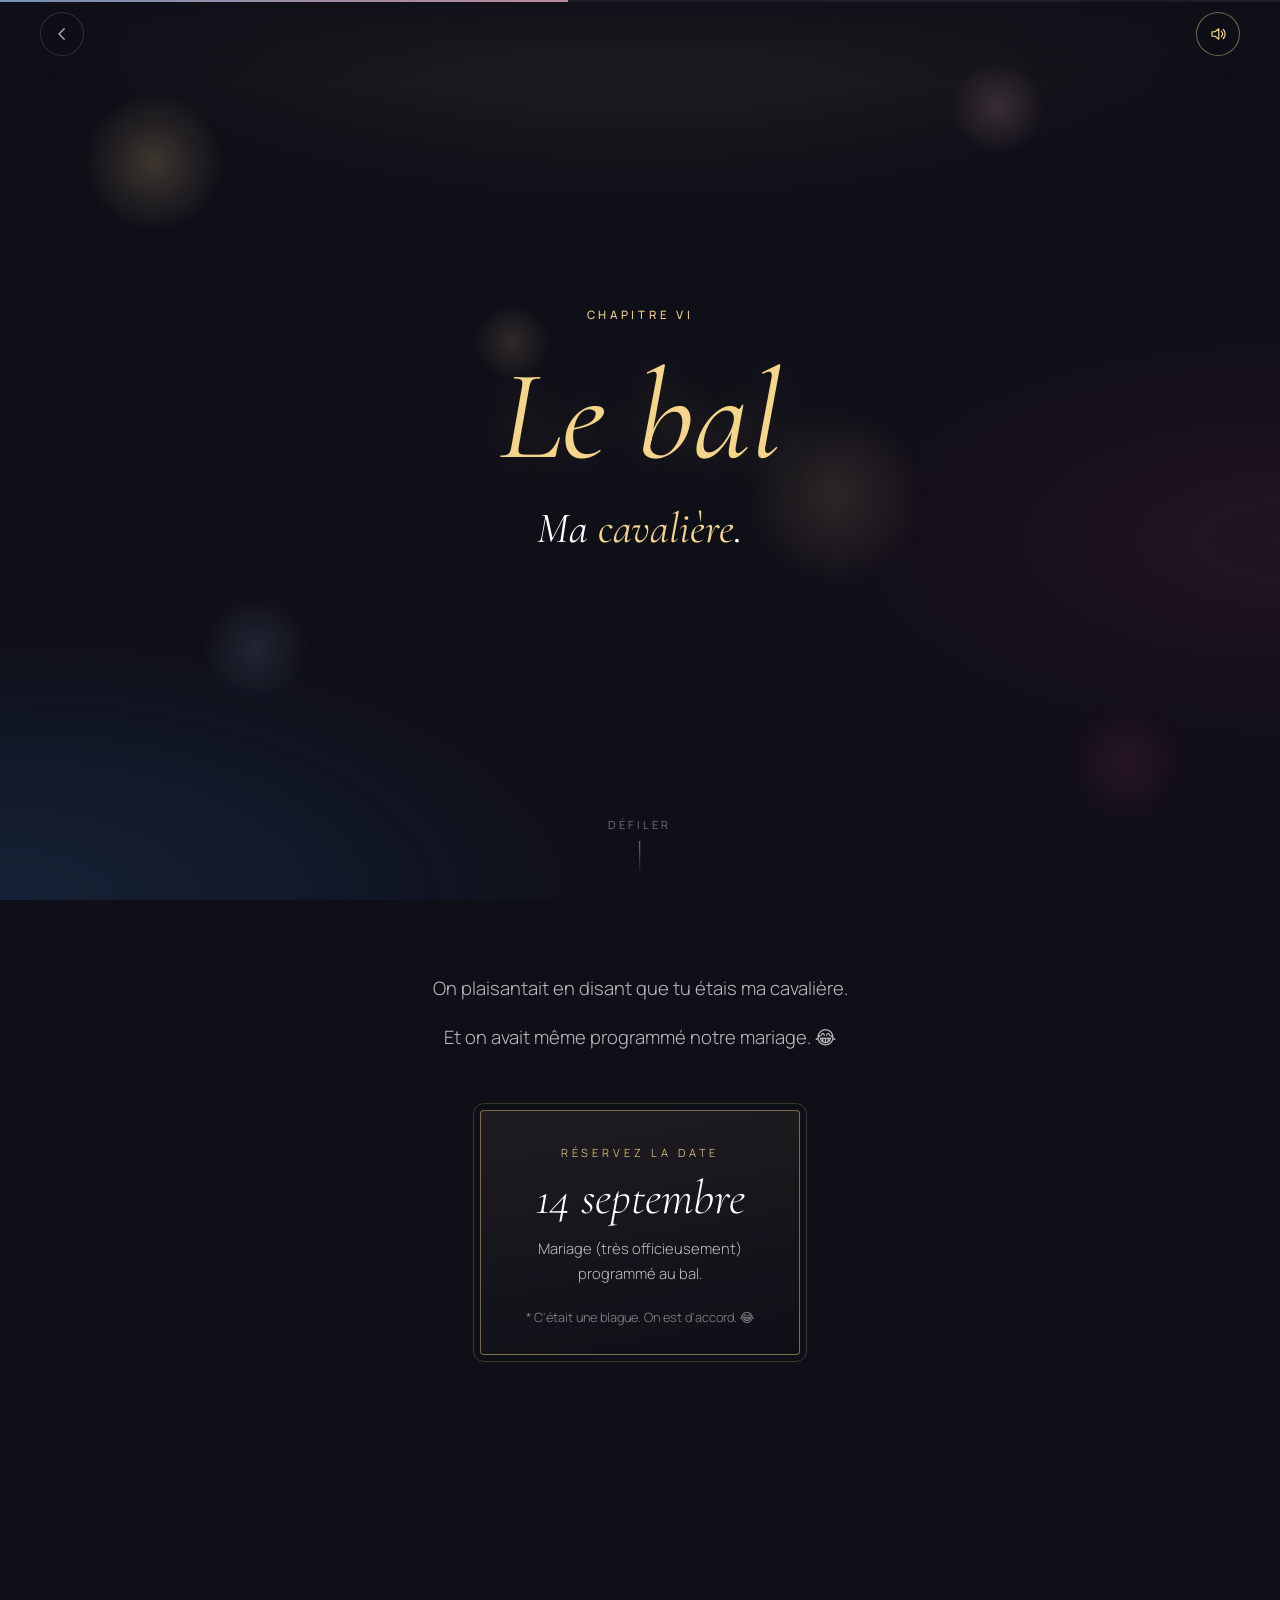
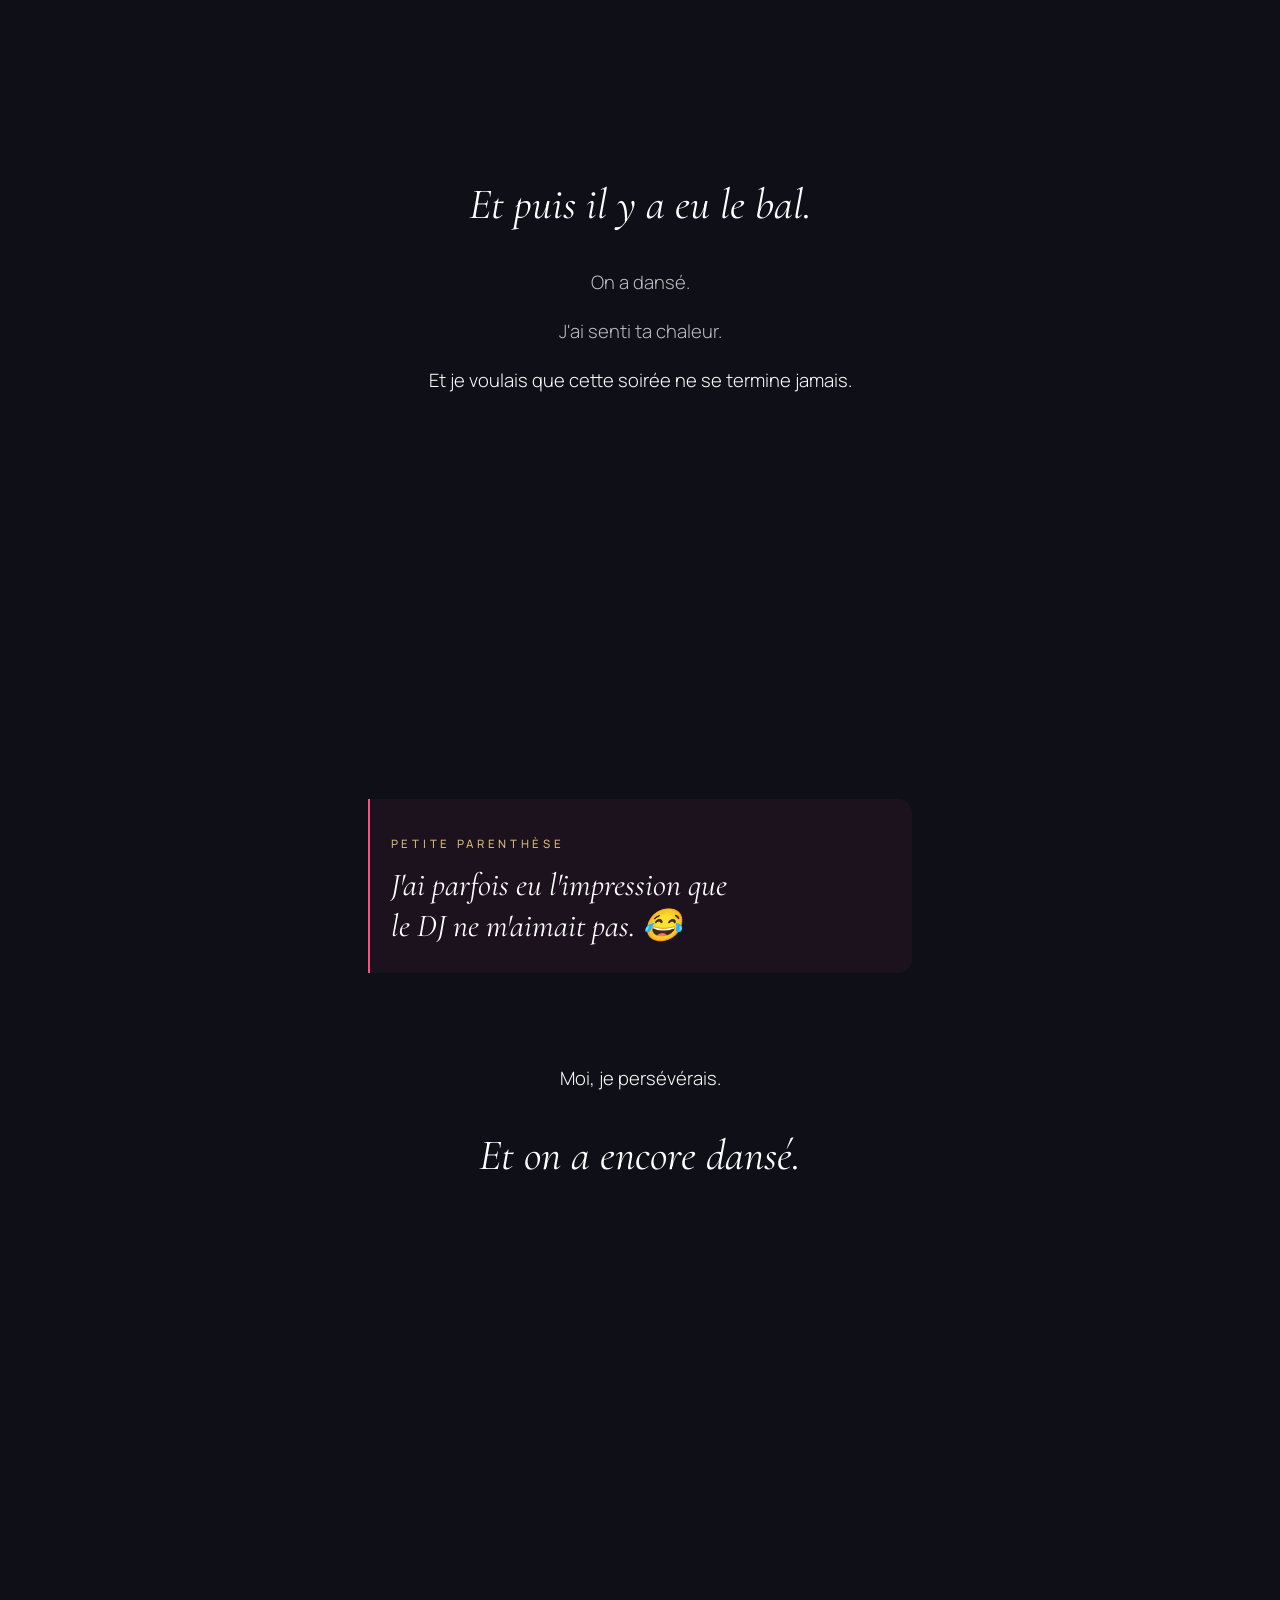
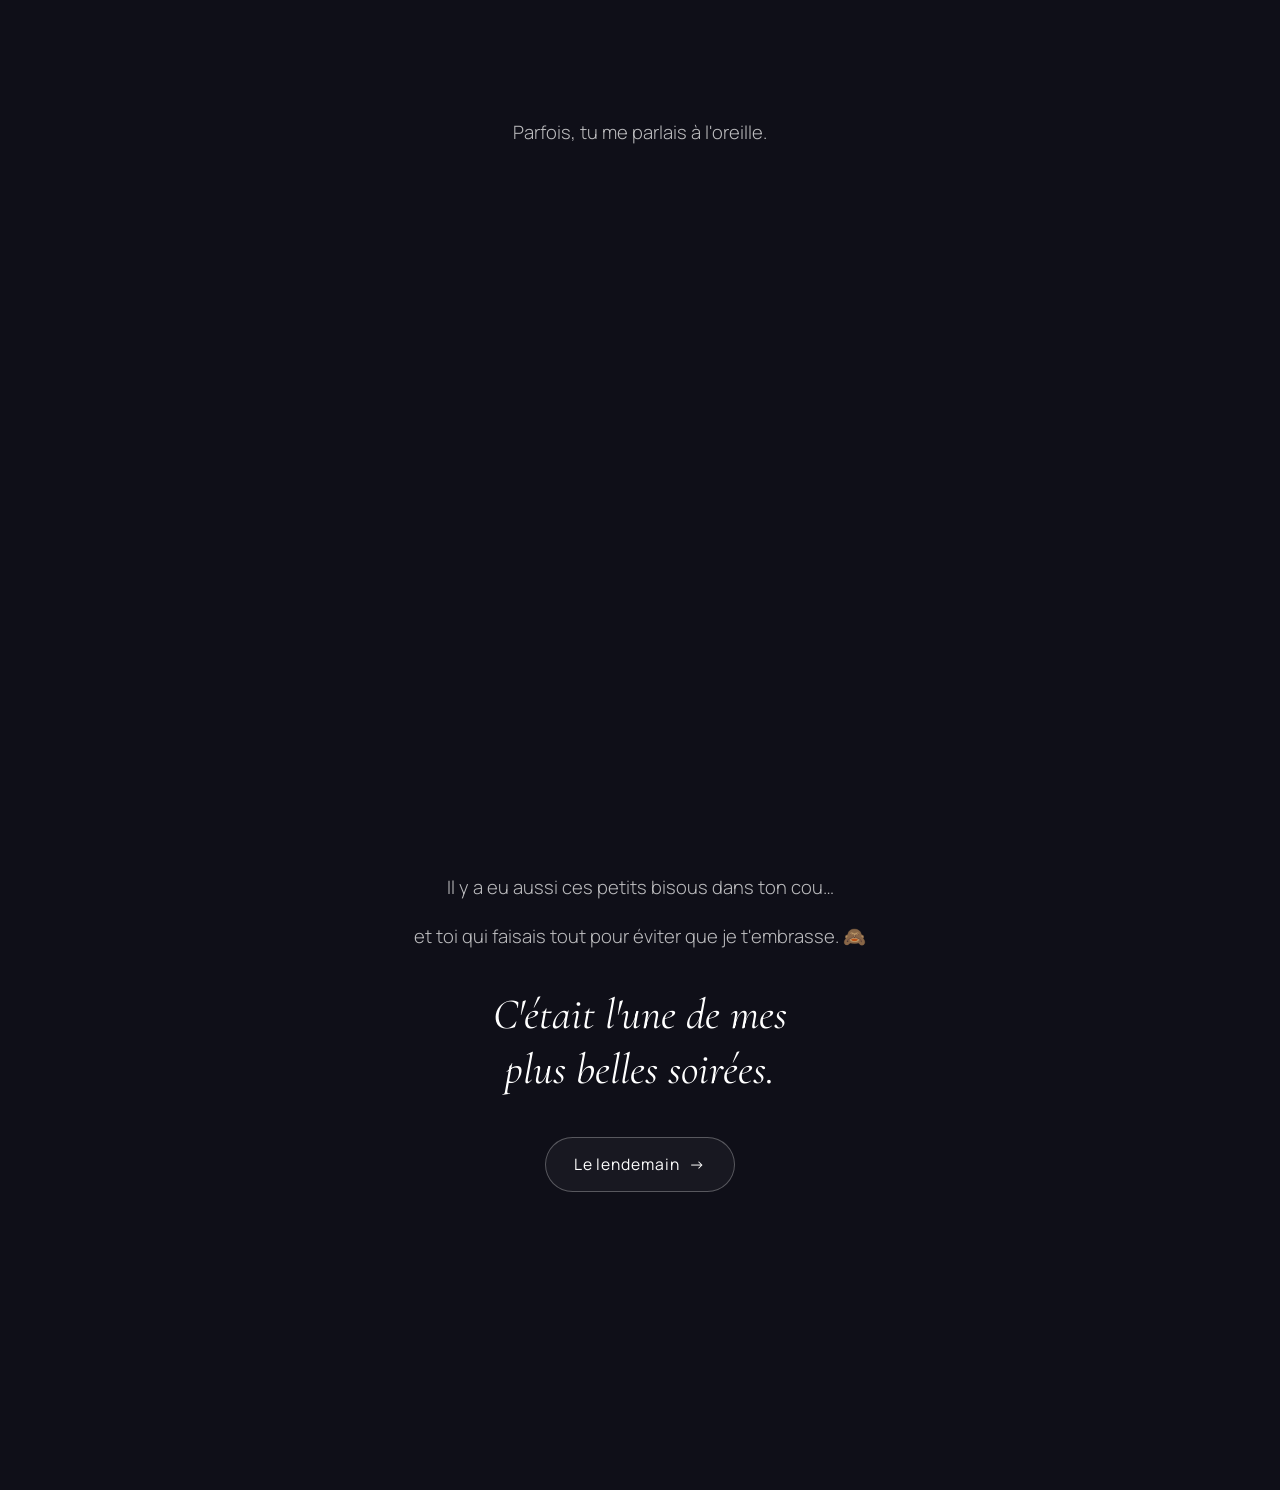
==== bal.html @ 5726adb9 "suprise 1" ====
<!doctype html>
<html lang="fr">
<head>
    <meta charset="utf-8">
    <meta name="viewport" content="width=device-width, initial-scale=1, viewport-fit=cover">
    <meta name="theme-color" content="#0F0F18">
    <meta name="robots" content="noindex, nofollow">
    <link rel="icon" href="data:image/svg+xml,%3Csvg xmlns=%27http://www.w3.org/2000/svg%27 viewBox=%270 0 100 100%27%3E%3Ctext y=%27.9em%27 font-size=%2790%27%3E%F0%9F%92%99%3C/text%3E%3C/svg%3E">
    <title>Notre histoire — Le bal</title>
    <link rel="preconnect" href="https://fonts.googleapis.com">
    <link rel="preconnect" href="https://fonts.gstatic.com" crossorigin>
    <link rel="stylesheet" href="https://fonts.googleapis.com/css2?family=Cormorant+Garamond:ital,wght@0,400;0,500;1,400;1,500&family=Manrope:wght@300;400;500&display=swap">
    <link rel="stylesheet" href="css/style.css">
    <link rel="stylesheet" href="css/animations.css">
    <link rel="stylesheet" href="css/bal.css">
    <script>document.documentElement.classList.add("js");</script>
</head>
<body data-page="bal" data-music="bal">
    <div class="voile" aria-hidden="true"></div>

    <!-- Lumières chaudes du bal, fixes derrière tout le chapitre -->
    <div class="lumieres" aria-hidden="true">
        <span style="--x:12%;--y:18%;--s:9rem;--dx:14px;--dy:-10px;--c:rgba(245,213,138,.20)"></span>
        <span style="--x:78%;--y:12%;--s:6rem;--dx:-10px;--dy:14px;--c:rgba(255,182,201,.16)"></span>
        <span style="--x:65%;--y:55%;--s:12rem;--dx:12px;--dy:10px;--c:rgba(245,213,138,.12)"></span>
        <span style="--x:20%;--y:72%;--s:7rem;--dx:-12px;--dy:-12px;--c:rgba(156,195,238,.13)"></span>
        <span style="--x:88%;--y:85%;--s:8rem;--dx:-8px;--dy:-16px;--c:rgba(255,79,129,.10)"></span>
        <span style="--x:40%;--y:38%;--s:5rem;--dx:10px;--dy:12px;--c:rgba(245,213,138,.14)"></span>
    </div>

    <main>
        <!-- ============ CHAPITRE VI — LE BAL ============ -->
        <section class="scene bal-ouverture">
            <div class="contenu">
                <span class="chapitre reveal">Chapitre VI</span>
                <h1 class="bal-titre reveal reveal--flou" style="--d:.4s">Le bal</h1>
                <p class="grand reveal" style="--d:1.2s">Ma <span class="or">cavalière</span>.</p>
            </div>
            <span class="indice-scroll" aria-hidden="true">Défiler</span>
        </section>

        <section class="scene scene--libre">
            <div class="contenu lignes">
                <p class="doux reveal">On plaisantait en disant que tu étais ma cavalière.</p>
                <p class="doux reveal" style="--d:.6s">Et on avait même programmé notre mariage. 😂</p>
            </div>

            <!-- La blague du 14 septembre : une fausse invitation, clairement une blague -->
            <aside class="invitation reveal" style="--d:1s" aria-label="La blague du 14 septembre">
                <p class="invitation__sur">Réservez la date</p>
                <p class="invitation__date">14 septembre</p>
                <p class="invitation__sous">Mariage (très officieusement) programmé au bal.</p>
                <p class="invitation__note">* C'était une blague. On est d'accord. 😂</p>
            </aside>
        </section>

        <section class="scene">
            <div class="contenu lignes" data-cascade=".6">
                <p class="reveal grand">Et puis il y a eu le bal.</p>
                <p class="reveal doux">On a dansé.</p>
                <p class="reveal doux">J'ai senti ta chaleur.</p>
                <p class="reveal">Et je voulais que cette soirée ne se termine jamais.</p>
            </div>
        </section>

        <!-- Le DJ -->
        <section class="scene scene--libre">
            <div class="contenu">
                <div class="aparte reveal">
                    <span class="chapitre">Petite parenthèse</span>
                    <p class="grand">J'ai parfois eu l'impression que le DJ ne m'aimait pas. 😂</p>
                </div>
                <div class="lignes" data-cascade=".5">
                    <p class="reveal doux">Toi, tu trouvais des excuses pour partir.</p>
                    <p class="reveal">Moi, je persévérais.</p>
                    <p class="reveal grand">Et on a encore dansé.</p>
                </div>
            </div>
        </section>

        <section class="scene">
            <div class="contenu lignes">
                <p class="doux reveal">Parfois, tu me parlais à l'oreille.</p>

                <!-- La phrase qu'il refuse d'accepter : n'apparaît que si CONFIG.textes.balPhrase est rempli.
                     [INSÉRER ICI LA PHRASE / LE MOT QU'ELLE A DIT] -->
                <div class="phrase-refusee" data-si-texte>
                    <p class="doux reveal" style="--d:.8s">Et il y a cette phrase que tu as dite…</p>
                    <blockquote class="grand reveal" style="--d:1.6s">« <span data-texte="balPhrase"></span> »</blockquote>
                    <p class="discret reveal" style="--d:2.4s">… que je refuse officiellement d'accepter dans mon récit. 😌<br>(Tu sais très bien pourquoi.)</p>
                </div>
            </div>
        </section>

        <section class="scene">
            <div class="contenu lignes" data-cascade=".7">
                <p class="reveal doux">Il y a eu aussi ces petits bisous dans ton cou…</p>
                <p class="reveal doux">et toi qui faisais tout pour éviter que je t'embrasse. 🙈</p>
                <p class="reveal grand">C'était l'une de mes plus belles soirées.</p>
                <div class="suite reveal">
                    <a class="btn" href="declaration.html">Le lendemain <span class="btn__fleche" aria-hidden="true">→</span></a>
                </div>
            </div>
        </section>
    </main>

    <script src="js/config.js" defer></script>
    <script src="js/animations.js" defer></script>
    <script src="js/audio.js" defer></script>
    <script src="js/navigation.js" defer></script>
    <script src="js/main.js" defer></script>
</body>
</html>
---- css/style.css ----
/* ==========================================================================
   STYLE COMMUN — palette, typographie, mise en page, boutons, barre.
   Pour changer les couleurs du site entier : modifie les variables :root.
   ========================================================================== */

:root {
    /* Palette */
    --nuit: #0F0F18;
    --blanc: #FFFFFF;
    --rose: #FF4F81;
    --rose-doux: #FFB6C9;
    --or: #F5D58A;
    --bleu: #1E3A5F;
    --bleu-clair: #9CC3EE;            /* version lisible du bleu pour du texte sur fond sombre */

    --texte-doux: rgba(255, 255, 255, 0.72);
    --texte-discret: rgba(255, 255, 255, 0.5);
    --trait: rgba(255, 255, 255, 0.14);

    /* Typographie */
    --police-titre: "Cormorant Garamond", "Cormorant", Georgia, "Times New Roman", serif;
    --police-texte: "Manrope", system-ui, -apple-system, "Segoe UI", Roboto, sans-serif;

    /* Rythme */
    --gouttiere: clamp(16px, 6vw, 40px);
    --largeur-texte: 34rem;
    --ease: cubic-bezier(0.22, 0.61, 0.36, 1);
    --duree-reveal: 1.1s;
}

*,
*::before,
*::after { box-sizing: border-box; }

html {
    background: var(--nuit);
    -webkit-text-size-adjust: 100%;
    text-size-adjust: 100%;
    overflow-x: hidden;
}

body {
    margin: 0;
    min-height: 100vh;
    color: var(--blanc);
    font-family: var(--police-texte);
    font-weight: 300;
    font-size: clamp(1.02rem, 0.96rem + 0.35vw, 1.15rem);
    line-height: 1.75;
    overflow-x: hidden;
    -webkit-font-smoothing: antialiased;
    -webkit-tap-highlight-color: transparent;
}

/* Lueurs d'ambiance (bleu discret en haut, rose très léger en bas). */
body::before {
    content: "";
    position: fixed;
    inset: 0;
    z-index: -1;
    pointer-events: none;
    background:
        radial-gradient(70% 45% at 10% -5%, rgba(30, 58, 95, 0.55), transparent 70%),
        radial-gradient(60% 40% at 105% 105%, rgba(255, 79, 129, 0.09), transparent 70%);
}

img, video, svg { max-width: 100%; }
img, video { display: block; }

p { margin: 0 0 1.1em; }
strong { font-weight: 500; }

a { color: var(--rose-doux); }

h1, h2, h3 {
    font-family: var(--police-titre);
    font-weight: 500;
    line-height: 1.12;
    margin: 0.3em 0 0.6em;
    letter-spacing: 0.005em;
    text-wrap: balance;
}
h1 { font-size: clamp(2.4rem, 9vw, 4.4rem); }
h2 { font-size: clamp(2rem, 7.5vw, 3.2rem); }
h3 { font-size: clamp(1.4rem, 5vw, 1.9rem); }

/* --------------------------------------------------------------------------
   Scènes : chaque « plan » du film occupe au moins un écran.
   -------------------------------------------------------------------------- */
.scene {
    position: relative;
    min-height: 100vh;
    min-height: 100svh;
    display: flex;
    flex-direction: column;
    justify-content: center;
    align-items: center;
    padding: 5.5rem var(--gouttiere);
    text-align: center;
}
.scene--libre { min-height: auto; padding-block: 4.5rem; }

.contenu {
    width: 100%;
    max-width: var(--largeur-texte);
    margin-inline: auto;
}

.chapitre {
    display: inline-block;
    font-size: 0.72rem;
    font-weight: 500;
    letter-spacing: 0.32em;
    text-transform: uppercase;
    color: var(--or);
    opacity: 0.85;
    margin-bottom: 0.4rem;
}

.grand {
    font-family: var(--police-titre);
    font-style: italic;
    font-weight: 400;
    font-size: clamp(1.75rem, 6.6vw, 2.7rem);
    line-height: 1.28;
    text-wrap: balance;
}
.enorme {
    font-family: var(--police-titre);
    font-weight: 500;
    font-size: clamp(3rem, 15vw, 6rem);
    line-height: 1.05;
    margin: 0.2em 0;
}
.doux { color: var(--texte-doux); }
.discret { color: var(--texte-discret); font-size: 0.9em; }
.rose { color: var(--rose-doux); }
.or { color: var(--or); }
.bleu { color: var(--bleu-clair); }

/* Lignes qui apparaissent l'une après l'autre. */
.lignes > * { margin-bottom: 0.9em; }
.lignes > .grand { margin-block: 0.8em; }

.separateur {
    width: 2.5rem;
    height: 1px;
    margin: 2.5rem auto;
    border: 0;
    background: linear-gradient(90deg, transparent, var(--or), transparent);
    opacity: 0.6;
}

/* Photo discrète dans le récit */
.souvenir {
    margin: 2.5rem auto 0;
    max-width: 18rem;
}
.souvenir img {
    width: 100%;
    height: auto;
    border-radius: 14px;
    filter: saturate(0.9);
    box-shadow: 0 20px 50px -20px rgba(0, 0, 0, 0.8);
}
.souvenir figcaption {
    margin-top: 0.8rem;
    font-family: var(--police-titre);
    font-style: italic;
    color: var(--texte-doux);
}

/* --------------------------------------------------------------------------
   Boutons
   -------------------------------------------------------------------------- */
.btn {
    display: inline-flex;
    align-items: center;
    justify-content: center;
    gap: 0.6em;
    min-height: 48px;
    min-width: 48px;
    padding: 0.8rem 1.7rem;
    border: 1px solid rgba(255, 255, 255, 0.28);
    border-radius: 999px;
    background: rgba(255, 255, 255, 0.04);
    color: var(--blanc);
    font: inherit;
    font-weight: 400;
    font-size: 0.98rem;
    letter-spacing: 0.06em;
    text-decoration: none;
    cursor: pointer;
    touch-action: manipulation;
    user-select: none;
    -webkit-user-select: none;
    transition: background 0.4s var(--ease), border-color 0.4s var(--ease), transform 0.4s var(--ease), opacity 0.4s var(--ease);
}
.btn:hover { border-color: var(--rose-doux); background: rgba(255, 79, 129, 0.08); }
.btn:active { transform: scale(0.97); }
.btn[disabled] { opacity: 0.45; cursor: default; }

.btn--plein {
    background: var(--rose);
    border-color: var(--rose);
    font-weight: 500;
    box-shadow: 0 10px 40px -12px rgba(255, 79, 129, 0.7);
}
.btn--plein:hover { background: #ff6a95; border-color: #ff6a95; }

.btn__fleche { transition: transform 0.4s var(--ease); }
.btn:hover .btn__fleche { transform: translateX(4px); }

:focus-visible {
    outline: 2px solid var(--or);
    outline-offset: 4px;
    border-radius: 6px;
}
.btn:focus-visible { border-radius: 999px; }

.suite {
    display: flex;
    flex-direction: column;
    align-items: center;
    gap: 0.9rem;
    margin-top: 2.5rem;
}

/* Indication de défilement en bas de la première scène */
.indice-scroll {
    position: absolute;
    left: 50%;
    bottom: max(1.5rem, env(safe-area-inset-bottom));
    transform: translateX(-50%);
    display: flex;
    flex-direction: column;
    align-items: center;
    gap: 0.4rem;
    font-size: 0.7rem;
    letter-spacing: 0.3em;
    text-transform: uppercase;
    color: var(--texte-discret);
}
.indice-scroll::after {
    content: "";
    width: 1px;
    height: 2.2rem;
    background: linear-gradient(var(--texte-discret), transparent);
    animation: descendre 2.4s var(--ease) infinite;
}

/* --------------------------------------------------------------------------
   Barre du haut (retour, progression, son) — créée par main.js / audio.js
   -------------------------------------------------------------------------- */
.barre {
    position: fixed;
    inset: 0 0 auto 0;
    z-index: 50;
    display: flex;
    justify-content: space-between;
    align-items: center;
    padding: max(0.75rem, env(safe-area-inset-top)) var(--gouttiere) 1.5rem;
    background: linear-gradient(rgba(15, 15, 24, 0.85), rgba(15, 15, 24, 0));
    pointer-events: none;
}
.barre > * { pointer-events: auto; }
.barre__progression {
    position: absolute;
    inset: 0 0 auto 0;
    height: 2px;
    background: rgba(255, 255, 255, 0.06);
    pointer-events: none;
}
.barre__progression span {
    display: block;
    height: 100%;
    width: calc(var(--p, 0) * 100%);
    background: linear-gradient(90deg, var(--bleu-clair), var(--rose-doux));
    opacity: 0.7;
}
.barre__bouton {
    display: grid;
    place-items: center;
    width: 44px;
    height: 44px;
    border: 1px solid var(--trait);
    border-radius: 50%;
    background: rgba(15, 15, 24, 0.55);
    -webkit-backdrop-filter: blur(8px);
    backdrop-filter: blur(8px);
    color: var(--texte-doux);
    cursor: pointer;
    text-decoration: none;
    touch-action: manipulation;
    transition: color 0.3s, border-color 0.3s, opacity 0.4s;
}
.barre__bouton:hover { color: var(--blanc); border-color: rgba(255, 255, 255, 0.35); }
.barre__bouton svg { width: 18px; height: 18px; }
.barre__espace { width: 44px; height: 44px; }

.son-toggle[hidden] { display: none; }
.son-toggle.is-attente { color: var(--or); border-color: rgba(245, 213, 138, 0.45); animation: appel 2.6s ease-in-out infinite; }
.son-toggle .icone-off { display: none; }
.son-toggle.is-muet .icone-on { display: none; }
.son-toggle.is-muet .icone-off { display: block; }

/* Petit bandeau « en ce moment » */
.en-ce-moment {
    position: fixed;
    left: 50%;
    bottom: max(1.2rem, env(safe-area-inset-bottom));
    z-index: 40;
    max-width: calc(100% - 2 * var(--gouttiere));
    padding: 0.45rem 1rem;
    border: 1px solid var(--trait);
    border-radius: 999px;
    background: rgba(15, 15, 24, 0.7);
    -webkit-backdrop-filter: blur(8px);
    backdrop-filter: blur(8px);
    color: var(--texte-doux);
    font-size: 0.78rem;
    letter-spacing: 0.04em;
    white-space: nowrap;
    overflow: hidden;
    text-overflow: ellipsis;
    opacity: 0;
    transform: translate(-50%, 10px);
    transition: opacity 0.8s var(--ease), transform 0.8s var(--ease);
    pointer-events: none;
}
.en-ce-moment.is-visible { opacity: 1; transform: translate(-50%, 0); }

/* --------------------------------------------------------------------------
   Voile de transition entre les pages
   -------------------------------------------------------------------------- */
.voile {
    position: fixed;
    inset: 0;
    z-index: 100;
    background: var(--nuit);
    pointer-events: none;
    opacity: 0;
    transition: opacity 0.7s var(--ease);
    animation: voile-entree 1s var(--ease) both;
}
body.is-leaving .voile { opacity: 1; animation: none; }

/* --------------------------------------------------------------------------
   Apparitions (reveal) — seulement quand JS est actif
   -------------------------------------------------------------------------- */
.js .reveal {
    opacity: 0;
    transform: translateY(14px);
    transition:
        opacity var(--duree-reveal) var(--ease) var(--d, 0s),
        transform var(--duree-reveal) var(--ease) var(--d, 0s),
        filter var(--duree-reveal) var(--ease) var(--d, 0s);
}
.js .reveal--flou { filter: blur(6px); }
.js .reveal.is-visible { opacity: 1; transform: none; filter: none; }

[hidden] { display: none !important; }

.sr-only {
    position: absolute !important;
    width: 1px; height: 1px;
    padding: 0; margin: -1px;
    overflow: hidden;
    clip: rect(0 0 0 0);
    white-space: nowrap;
    border: 0;
}

/* --------------------------------------------------------------------------
   Cupidon : une flèche discrète qui traverse l'écran
   -------------------------------------------------------------------------- */
.cupidon {
    width: 100%;
    max-width: 22rem;
    height: 28px;
    margin: 1.5rem auto;
    overflow: hidden;
    color: var(--or);
}
.cupidon svg { width: 120px; height: 24px; display: block; margin-inline: auto; transform: translateX(-60vw); opacity: 0; }
.cupidon.is-visible svg { animation: fleche 1.6s var(--ease) 0.2s forwards; }

/* --------------------------------------------------------------------------
   Mouvement réduit : on garde tout lisible, sans déplacement.
   -------------------------------------------------------------------------- */
@media (prefers-reduced-motion: reduce) {
    *, *::before, *::after {
        animation-duration: 0.001ms !important;
        animation-iteration-count: 1 !important;
        transition-duration: 0.001ms !important;
        scroll-behavior: auto !important;
    }
    .js .reveal, .js .reveal--flou { transform: none; filter: none; }
    .cupidon svg { transform: none; opacity: 1; }
}
---- css/animations.css ----
/* ==========================================================================
   ANIMATIONS — keyframes partagées. Toutes sont neutralisées par
   prefers-reduced-motion (voir fin de style.css).
   ========================================================================== */

@keyframes voile-entree {
    from { opacity: 1; }
    to   { opacity: 0; }
}

@keyframes descendre {
    0%   { transform: scaleY(0); transform-origin: top; opacity: 0; }
    40%  { transform: scaleY(1); transform-origin: top; opacity: 1; }
    100% { transform: scaleY(1); transform-origin: top; opacity: 0; }
}

/* Flèche de Cupidon */
@keyframes fleche {
    0%   { transform: translateX(-60vw); opacity: 0; }
    15%  { opacity: 1; }
    80%  { transform: translateX(6px); }
    100% { transform: translateX(0); opacity: 1; }
}

/* Bouton son qui invite doucement à être touché */
@keyframes appel {
    0%, 100% { box-shadow: 0 0 0 0 rgba(245, 213, 138, 0); }
    50%      { box-shadow: 0 0 0 8px rgba(245, 213, 138, 0.12); }
}

/* Particules (poussière de lumière) */
@keyframes flotter {
    0%   { transform: translate3d(0, 0, 0); opacity: 0; }
    20%  { opacity: var(--o, 0.6); }
    80%  { opacity: var(--o, 0.6); }
    100% { transform: translate3d(var(--dx, 10px), -60px, 0); opacity: 0; }
}

/* Lueur qui respire */
@keyframes respirer {
    0%, 100% { opacity: 0.55; transform: scale(1); }
    50%      { opacity: 0.9;  transform: scale(1.06); }
}

/* Lumières du bal */
@keyframes deriver {
    0%, 100% { transform: translate3d(0, 0, 0); }
    50%      { transform: translate3d(var(--dx, 12px), var(--dy, -18px), 0); }
}

/* Bulles de rumeurs */
@keyframes bulle {
    0%, 100% { transform: translateY(0); }
    50%      { transform: translateY(-5px); }
}

/* Battement très léger (cœur, révélation) */
@keyframes battre {
    0%, 100% { transform: scale(1); }
    50%      { transform: scale(1.05); }
}

/* Apparition simple */
@keyframes apparaitre {
    from { opacity: 0; transform: translateY(10px); }
    to   { opacity: 1; transform: none; }
}

/* Particule de lumière (poussière) générée par animations.js */
.particule {
    position: absolute;
    width: var(--t, 3px);
    height: var(--t, 3px);
    border-radius: 50%;
    background: var(--c, var(--or));
    box-shadow: 0 0 8px var(--c, var(--or));
    pointer-events: none;
    animation: flotter var(--duree, 9s) linear var(--delai, 0s) infinite;
    opacity: 0;
}
.particules {
    position: absolute;
    inset: 0;
    overflow: hidden;
    pointer-events: none;
}
---- css/bal.css ----
/* Le bal — le chapitre le plus lumineux : or, chaleur, lumières floues. */

body[data-page="bal"]::before {
    background:
        radial-gradient(80% 50% at 50% -10%, rgba(245, 213, 138, 0.12), transparent 70%),
        radial-gradient(70% 45% at 0% 100%, rgba(30, 58, 95, 0.45), transparent 70%),
        radial-gradient(60% 40% at 100% 60%, rgba(255, 79, 129, 0.08), transparent 70%);
}

/* Lumières de salle (dégradés, pas de filtre blur : léger pour le téléphone) */
.lumieres {
    position: fixed;
    inset: 0;
    z-index: -1;
    overflow: hidden;
    pointer-events: none;
}
.lumieres span {
    position: absolute;
    left: var(--x);
    top: var(--y);
    width: var(--s);
    height: var(--s);
    translate: -50% -50%;
    border-radius: 50%;
    background: radial-gradient(circle, var(--c) 0%, transparent 70%);
    animation: deriver 14s ease-in-out infinite;
}
.lumieres span:nth-child(2n) { animation-duration: 18s; animation-delay: -4s; }
.lumieres span:nth-child(3n) { animation-duration: 22s; animation-delay: -9s; }

.bal-titre {
    font-style: italic;
    font-weight: 400;
    font-size: clamp(4rem, 20vw, 8rem);
    color: var(--or);
    text-shadow: 0 0 50px rgba(245, 213, 138, 0.25);
    margin-block: 0.1em;
}

/* Fausse invitation du 14 septembre */
.invitation {
    width: min(100%, 20rem);
    margin: 2.5rem auto 0;
    padding: 2rem 1.5rem 1.6rem;
    border: 1px solid rgba(245, 213, 138, 0.45);
    border-radius: 4px;
    outline: 1px solid rgba(245, 213, 138, 0.2);
    outline-offset: 6px;
    background: linear-gradient(170deg, rgba(245, 213, 138, 0.07), rgba(15, 15, 24, 0.3));
    text-align: center;
}
.invitation p { margin: 0; }
.invitation__sur {
    font-size: 0.7rem;
    letter-spacing: 0.35em;
    text-transform: uppercase;
    color: var(--or);
}
.invitation__date {
    font-family: var(--police-titre);
    font-style: italic;
    font-size: clamp(2.2rem, 10vw, 3rem);
    line-height: 1.2;
    margin: 0.5rem 0 !important;
}
.invitation__sous { color: var(--texte-doux); font-size: 0.92rem; }
.invitation__note {
    margin-top: 1.2rem !important;
    color: var(--texte-discret);
    font-size: 0.8rem;
}

/* Aparté du DJ */
.aparte {
    margin-bottom: 2.5rem;
    padding: 1.6rem 1.3rem;
    border-left: 2px solid var(--rose);
    background: rgba(255, 79, 129, 0.05);
    border-radius: 0 14px 14px 0;
    text-align: left;
}
.aparte .grand { margin: 0.3rem 0 0; font-size: clamp(1.45rem, 5.5vw, 2rem); }

.phrase-refusee blockquote {
    margin: 0.8em 0;
    color: var(--rose-doux);
}
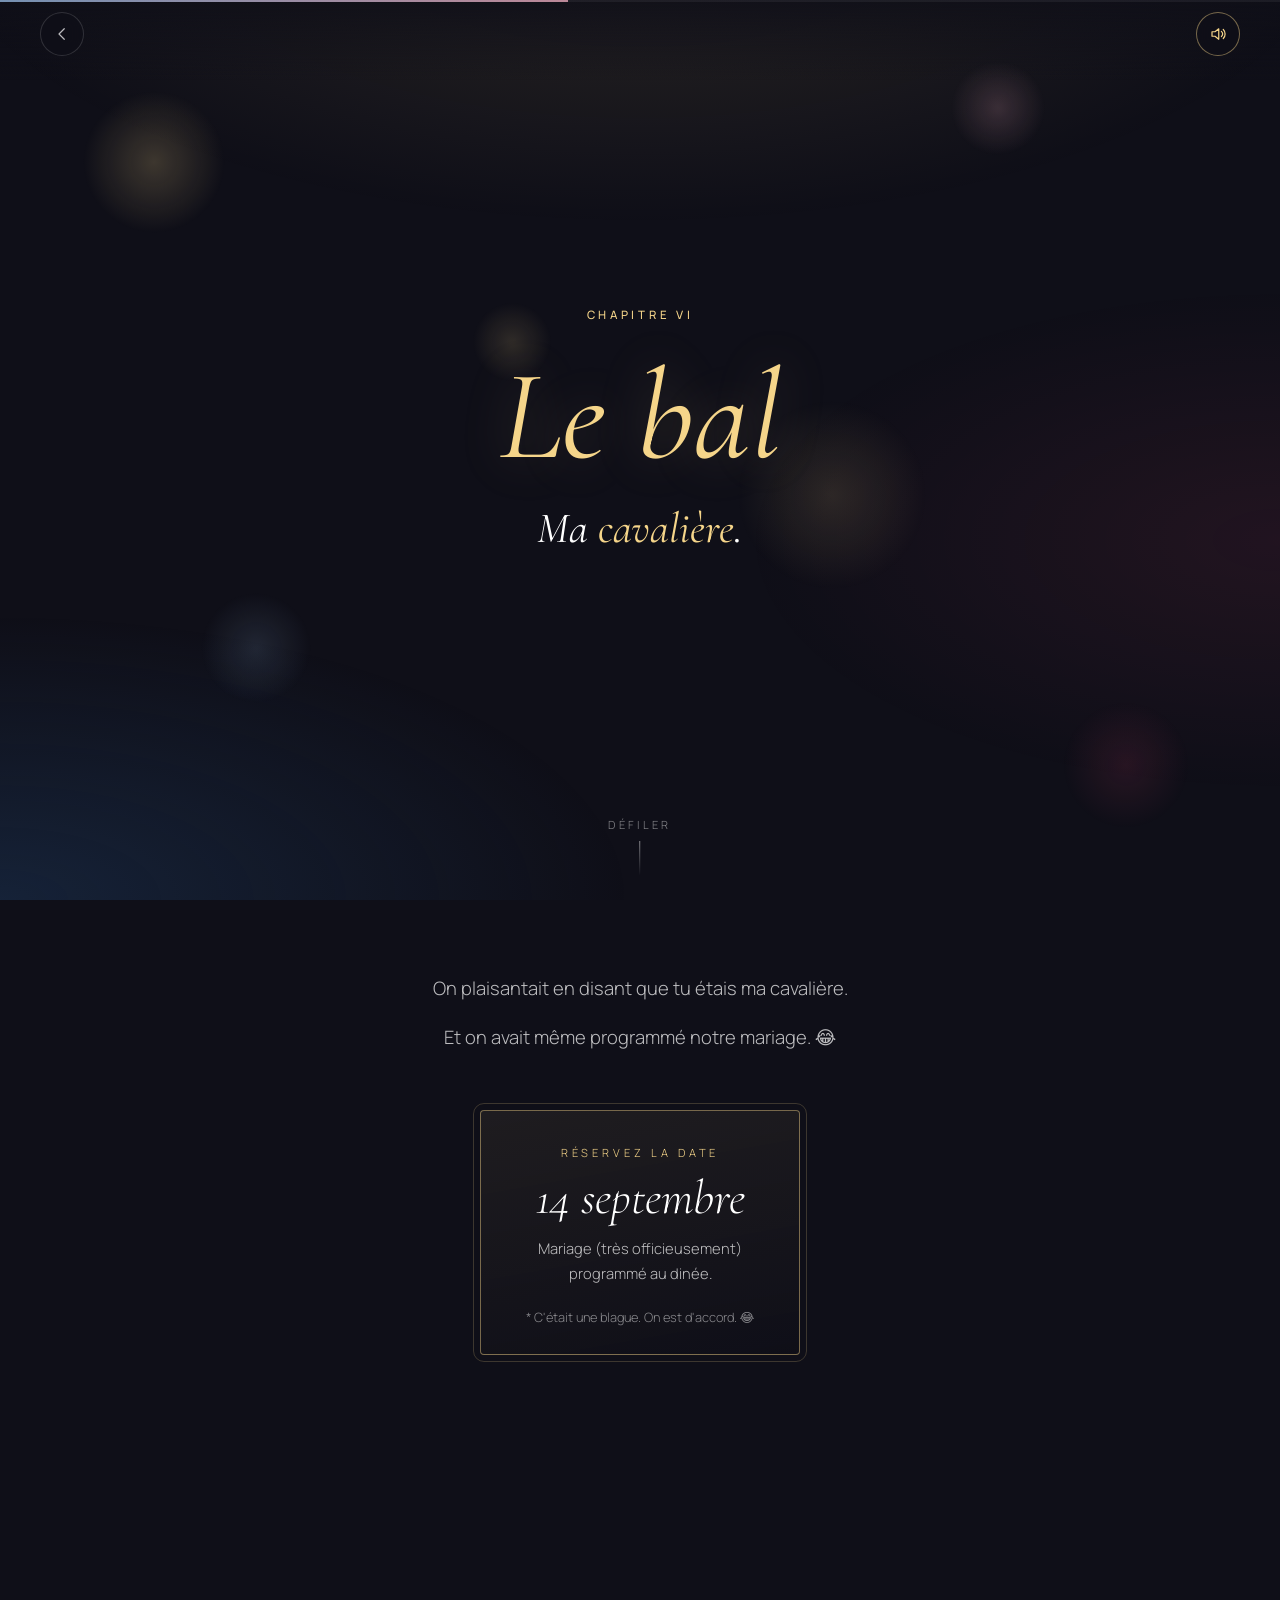
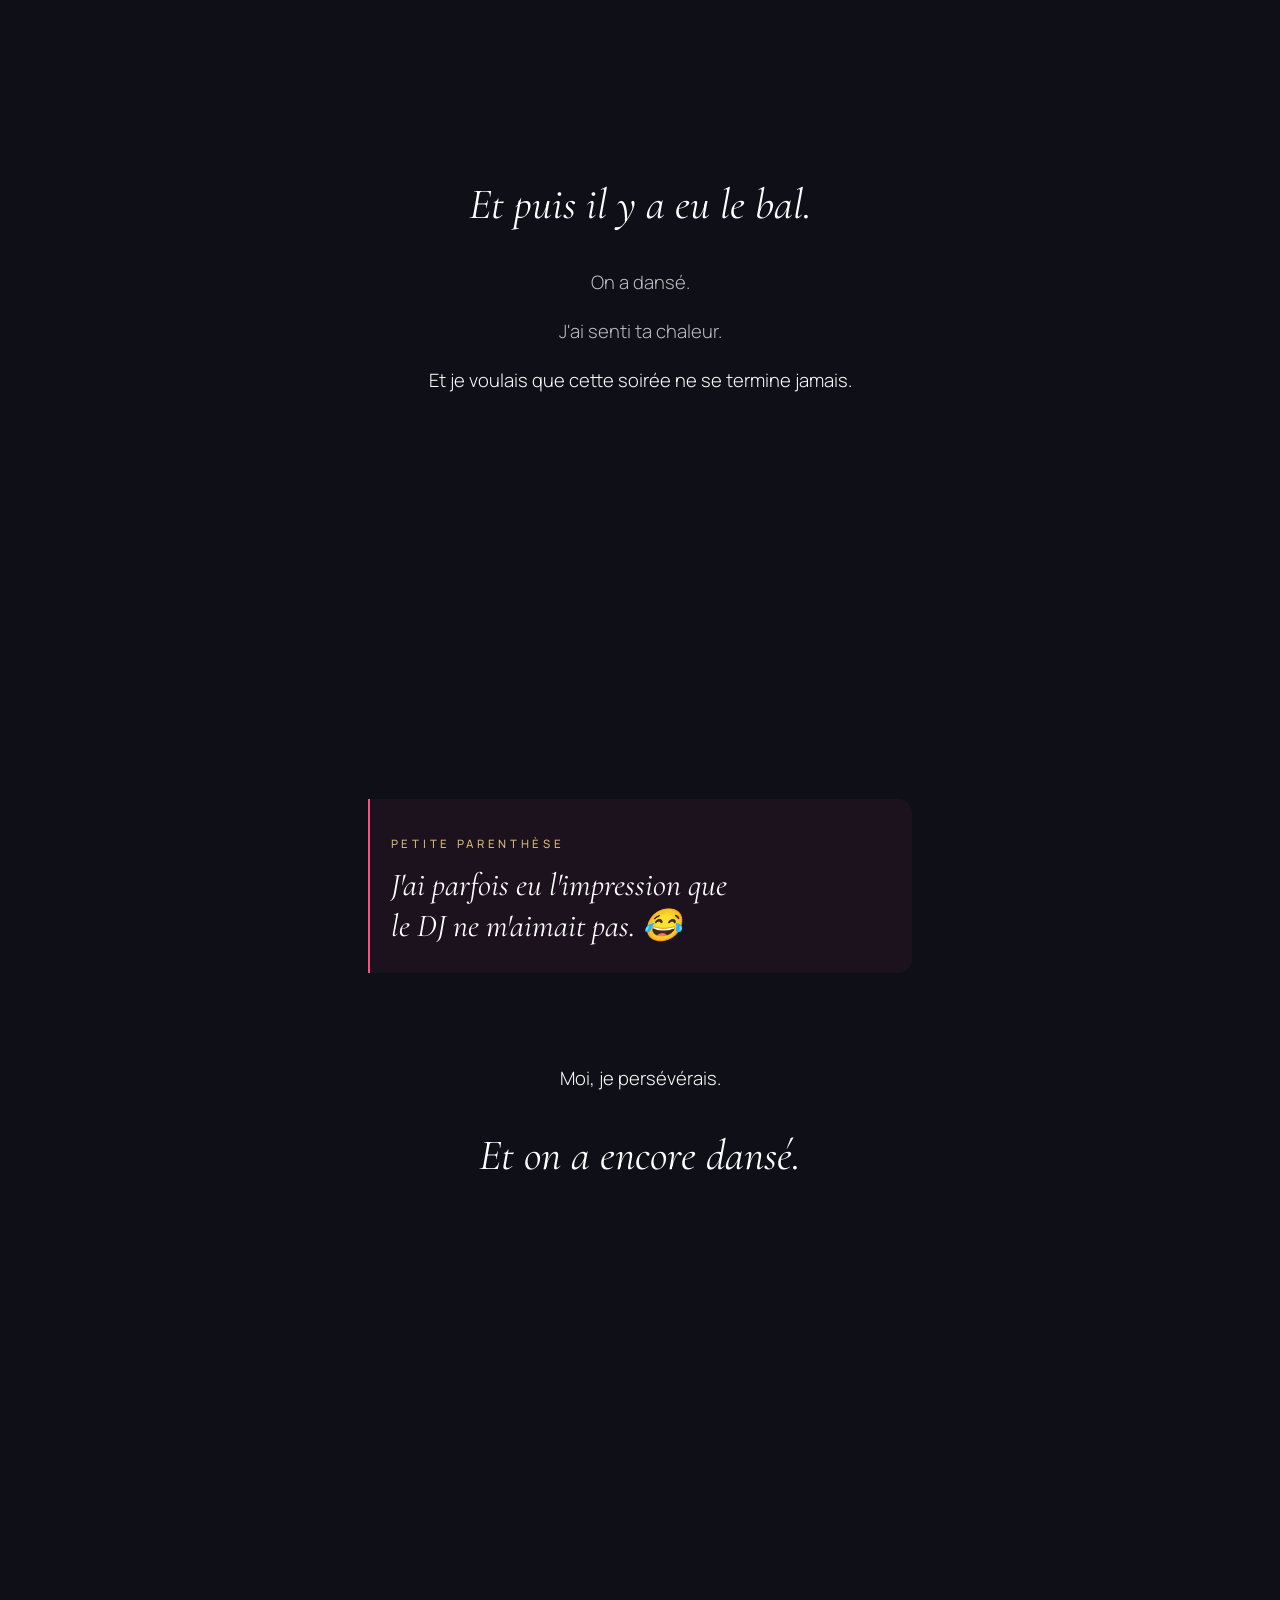
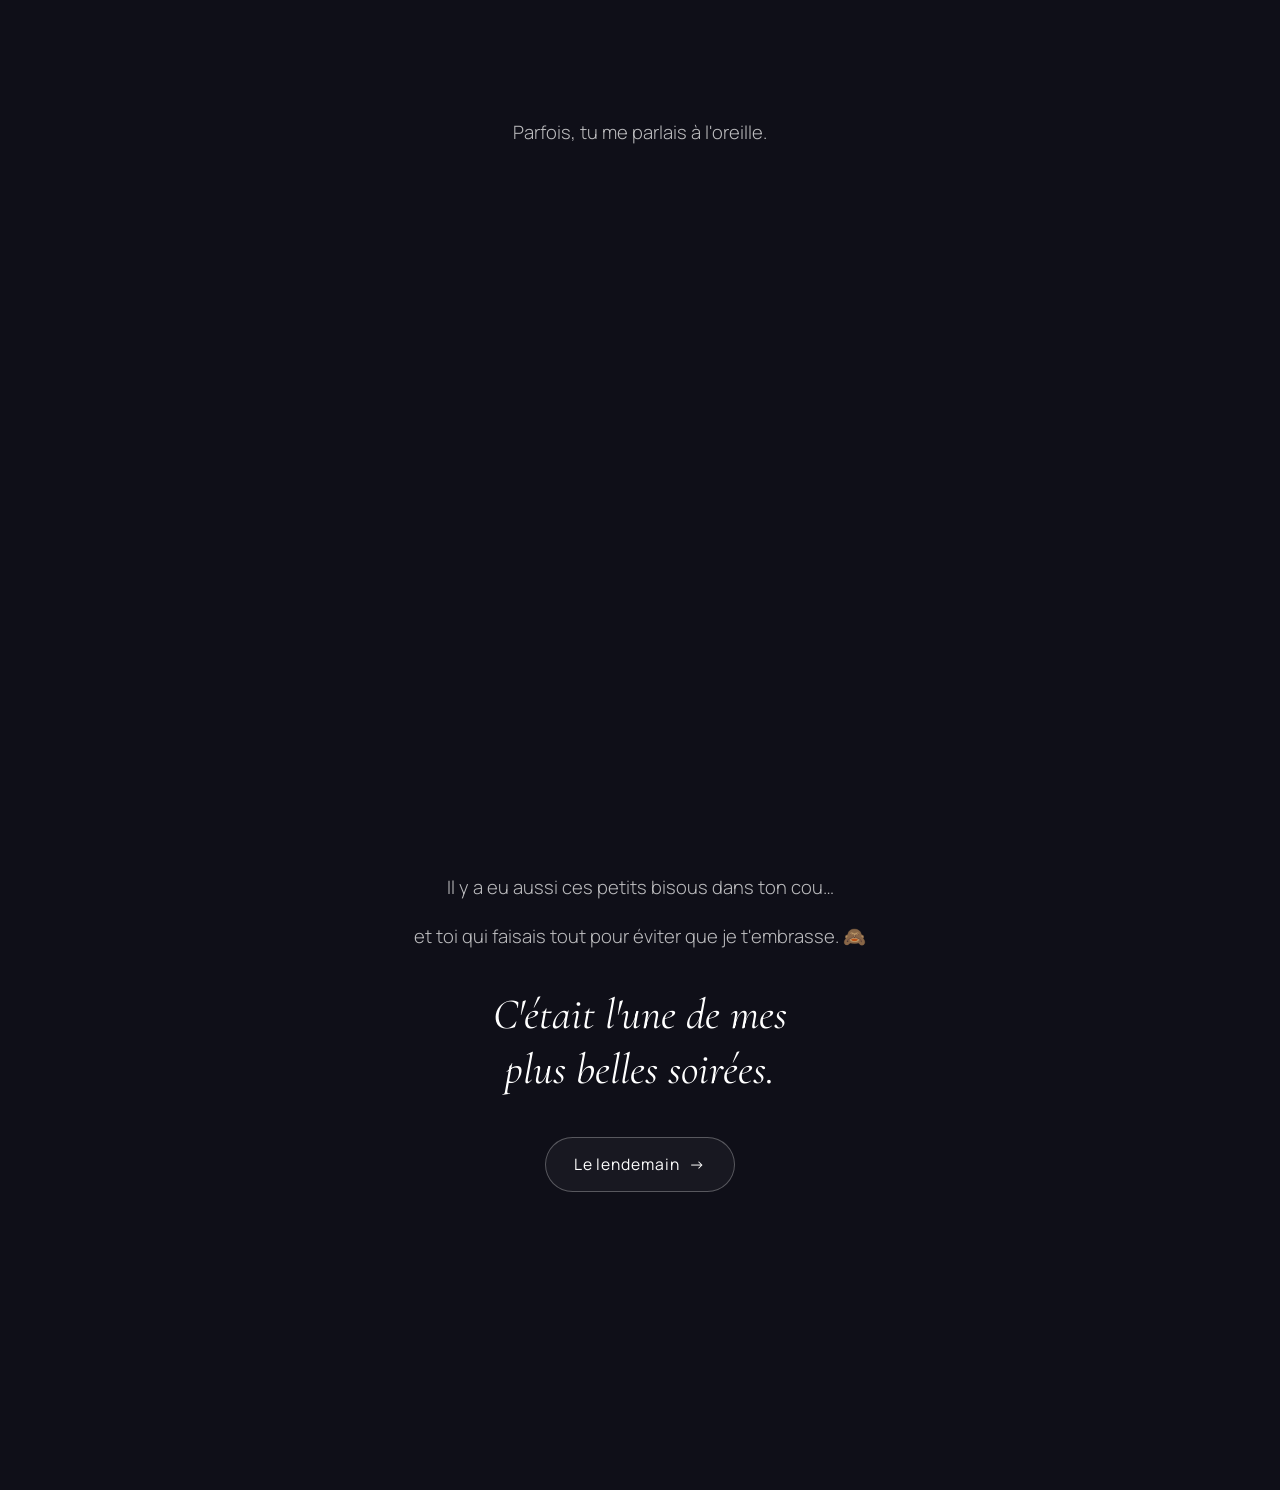
==== commit d4718a13: "arrangement de bal" ====
--- a/bal.html
+++ b/bal.html
@@ -1,107 +1,206 @@
 <!doctype html>
 <html lang="fr">
-<head>
-    <meta charset="utf-8">
-    <meta name="viewport" content="width=device-width, initial-scale=1, viewport-fit=cover">
-    <meta name="theme-color" content="#0F0F18">
-    <meta name="robots" content="noindex, nofollow">
-    <link rel="icon" href="data:image/svg+xml,%3Csvg xmlns=%27http://www.w3.org/2000/svg%27 viewBox=%270 0 100 100%27%3E%3Ctext y=%27.9em%27 font-size=%2790%27%3E%F0%9F%92%99%3C/text%3E%3C/svg%3E">
+  <head>
+    <meta charset="utf-8" />
+    <meta
+      name="viewport"
+      content="width=device-width, initial-scale=1, viewport-fit=cover"
+    />
+    <meta name="theme-color" content="#0F0F18" />
+    <meta name="robots" content="noindex, nofollow" />
+    <link
+      rel="icon"
+      href="data:image/svg+xml,%3Csvg xmlns=%27http://www.w3.org/2000/svg%27 viewBox=%270 0 100 100%27%3E%3Ctext y=%27.9em%27 font-size=%2790%27%3E%F0%9F%92%99%3C/text%3E%3C/svg%3E"
+    />
     <title>Notre histoire — Le bal</title>
-    <link rel="preconnect" href="https://fonts.googleapis.com">
-    <link rel="preconnect" href="https://fonts.gstatic.com" crossorigin>
-    <link rel="stylesheet" href="https://fonts.googleapis.com/css2?family=Cormorant+Garamond:ital,wght@0,400;0,500;1,400;1,500&family=Manrope:wght@300;400;500&display=swap">
-    <link rel="stylesheet" href="css/style.css">
-    <link rel="stylesheet" href="css/animations.css">
-    <link rel="stylesheet" href="css/bal.css">
-    <script>document.documentElement.classList.add("js");</script>
-</head>
-<body data-page="bal" data-music="bal">
+    <link rel="preconnect" href="https://fonts.googleapis.com" />
+    <link rel="preconnect" href="https://fonts.gstatic.com" crossorigin />
+    <link
+      rel="stylesheet"
+      href="https://fonts.googleapis.com/css2?family=Cormorant+Garamond:ital,wght@0,400;0,500;1,400;1,500&family=Manrope:wght@300;400;500&display=swap"
+    />
+    <link rel="stylesheet" href="css/style.css" />
+    <link rel="stylesheet" href="css/animations.css" />
+    <link rel="stylesheet" href="css/bal.css" />
+    <script>
+      document.documentElement.classList.add("js");
+    </script>
+  </head>
+  <body data-page="bal" data-music="bal">
     <div class="voile" aria-hidden="true"></div>
 
     <!-- Lumières chaudes du bal, fixes derrière tout le chapitre -->
     <div class="lumieres" aria-hidden="true">
-        <span style="--x:12%;--y:18%;--s:9rem;--dx:14px;--dy:-10px;--c:rgba(245,213,138,.20)"></span>
-        <span style="--x:78%;--y:12%;--s:6rem;--dx:-10px;--dy:14px;--c:rgba(255,182,201,.16)"></span>
-        <span style="--x:65%;--y:55%;--s:12rem;--dx:12px;--dy:10px;--c:rgba(245,213,138,.12)"></span>
-        <span style="--x:20%;--y:72%;--s:7rem;--dx:-12px;--dy:-12px;--c:rgba(156,195,238,.13)"></span>
-        <span style="--x:88%;--y:85%;--s:8rem;--dx:-8px;--dy:-16px;--c:rgba(255,79,129,.10)"></span>
-        <span style="--x:40%;--y:38%;--s:5rem;--dx:10px;--dy:12px;--c:rgba(245,213,138,.14)"></span>
+      <span
+        style="
+          --x: 12%;
+          --y: 18%;
+          --s: 9rem;
+          --dx: 14px;
+          --dy: -10px;
+          --c: rgba(245, 213, 138, 0.2);
+        "
+      ></span>
+      <span
+        style="
+          --x: 78%;
+          --y: 12%;
+          --s: 6rem;
+          --dx: -10px;
+          --dy: 14px;
+          --c: rgba(255, 182, 201, 0.16);
+        "
+      ></span>
+      <span
+        style="
+          --x: 65%;
+          --y: 55%;
+          --s: 12rem;
+          --dx: 12px;
+          --dy: 10px;
+          --c: rgba(245, 213, 138, 0.12);
+        "
+      ></span>
+      <span
+        style="
+          --x: 20%;
+          --y: 72%;
+          --s: 7rem;
+          --dx: -12px;
+          --dy: -12px;
+          --c: rgba(156, 195, 238, 0.13);
+        "
+      ></span>
+      <span
+        style="
+          --x: 88%;
+          --y: 85%;
+          --s: 8rem;
+          --dx: -8px;
+          --dy: -16px;
+          --c: rgba(255, 79, 129, 0.1);
+        "
+      ></span>
+      <span
+        style="
+          --x: 40%;
+          --y: 38%;
+          --s: 5rem;
+          --dx: 10px;
+          --dy: 12px;
+          --c: rgba(245, 213, 138, 0.14);
+        "
+      ></span>
     </div>
 
     <main>
-        <!-- ============ CHAPITRE VI — LE BAL ============ -->
-        <section class="scene bal-ouverture">
-            <div class="contenu">
-                <span class="chapitre reveal">Chapitre VI</span>
-                <h1 class="bal-titre reveal reveal--flou" style="--d:.4s">Le bal</h1>
-                <p class="grand reveal" style="--d:1.2s">Ma <span class="or">cavalière</span>.</p>
-            </div>
-            <span class="indice-scroll" aria-hidden="true">Défiler</span>
-        </section>
-
-        <section class="scene scene--libre">
-            <div class="contenu lignes">
-                <p class="doux reveal">On plaisantait en disant que tu étais ma cavalière.</p>
-                <p class="doux reveal" style="--d:.6s">Et on avait même programmé notre mariage. 😂</p>
-            </div>
-
-            <!-- La blague du 14 septembre : une fausse invitation, clairement une blague -->
-            <aside class="invitation reveal" style="--d:1s" aria-label="La blague du 14 septembre">
-                <p class="invitation__sur">Réservez la date</p>
-                <p class="invitation__date">14 septembre</p>
-                <p class="invitation__sous">Mariage (très officieusement) programmé au bal.</p>
-                <p class="invitation__note">* C'était une blague. On est d'accord. 😂</p>
-            </aside>
-        </section>
-
-        <section class="scene">
-            <div class="contenu lignes" data-cascade=".6">
-                <p class="reveal grand">Et puis il y a eu le bal.</p>
-                <p class="reveal doux">On a dansé.</p>
-                <p class="reveal doux">J'ai senti ta chaleur.</p>
-                <p class="reveal">Et je voulais que cette soirée ne se termine jamais.</p>
-            </div>
-        </section>
-
-        <!-- Le DJ -->
-        <section class="scene scene--libre">
-            <div class="contenu">
-                <div class="aparte reveal">
-                    <span class="chapitre">Petite parenthèse</span>
-                    <p class="grand">J'ai parfois eu l'impression que le DJ ne m'aimait pas. 😂</p>
-                </div>
-                <div class="lignes" data-cascade=".5">
-                    <p class="reveal doux">Toi, tu trouvais des excuses pour partir.</p>
-                    <p class="reveal">Moi, je persévérais.</p>
-                    <p class="reveal grand">Et on a encore dansé.</p>
-                </div>
-            </div>
-        </section>
-
-        <section class="scene">
-            <div class="contenu lignes">
-                <p class="doux reveal">Parfois, tu me parlais à l'oreille.</p>
-
-                <!-- La phrase qu'il refuse d'accepter : n'apparaît que si CONFIG.textes.balPhrase est rempli.
+      <!-- ============ CHAPITRE VI — LE BAL ============ -->
+      <section class="scene bal-ouverture">
+        <div class="contenu">
+          <span class="chapitre reveal">Chapitre VI</span>
+          <h1 class="bal-titre reveal reveal--flou" style="--d: 0.4s">
+            Le bal
+          </h1>
+          <p class="grand reveal" style="--d: 1.2s">
+            Ma <span class="or">cavalière</span>.
+          </p>
+        </div>
+        <span class="indice-scroll" aria-hidden="true">Défiler</span>
+      </section>
+
+      <section class="scene scene--libre">
+        <div class="contenu lignes">
+          <p class="doux reveal">
+            On plaisantait en disant que tu étais ma cavalière.
+          </p>
+          <p class="doux reveal" style="--d: 0.6s">
+            Et on avait même programmé notre mariage. 😂
+          </p>
+        </div>
+
+        <!-- La blague du 14 septembre : une fausse invitation, clairement une blague -->
+        <aside
+          class="invitation reveal"
+          style="--d: 1s"
+          aria-label="La blague du 14 septembre"
+        >
+          <p class="invitation__sur">Réservez la date</p>
+          <p class="invitation__date">14 septembre</p>
+          <p class="invitation__sous">
+            Mariage (très officieusement) programmé au dinée.
+          </p>
+          <p class="invitation__note">
+            * C'était une blague. On est d'accord. 😂
+          </p>
+        </aside>
+      </section>
+
+      <section class="scene">
+        <div class="contenu lignes" data-cascade=".6">
+          <p class="reveal grand">Et puis il y a eu le bal.</p>
+          <p class="reveal doux">On a dansé.</p>
+          <p class="reveal doux">J'ai senti ta chaleur.</p>
+          <p class="reveal">
+            Et je voulais que cette soirée ne se termine jamais.
+          </p>
+        </div>
+      </section>
+
+      <!-- Le DJ -->
+      <section class="scene scene--libre">
+        <div class="contenu">
+          <div class="aparte reveal">
+            <span class="chapitre">Petite parenthèse</span>
+            <p class="grand">
+              J'ai parfois eu l'impression que le DJ ne m'aimait pas. 😂
+            </p>
+          </div>
+          <div class="lignes" data-cascade=".5">
+            <p class="reveal doux">Toi, tu trouvais des excuses pour partir.</p>
+            <p class="reveal">Moi, je persévérais.</p>
+            <p class="reveal grand">Et on a encore dansé.</p>
+          </div>
+        </div>
+      </section>
+
+      <section class="scene">
+        <div class="contenu lignes">
+          <p class="doux reveal">Parfois, tu me parlais à l'oreille.</p>
+
+          <!-- La phrase qu'il refuse d'accepter : n'apparaît que si CONFIG.textes.balPhrase est rempli.
                      [INSÉRER ICI LA PHRASE / LE MOT QU'ELLE A DIT] -->
-                <div class="phrase-refusee" data-si-texte>
-                    <p class="doux reveal" style="--d:.8s">Et il y a cette phrase que tu as dite…</p>
-                    <blockquote class="grand reveal" style="--d:1.6s">« <span data-texte="balPhrase"></span> »</blockquote>
-                    <p class="discret reveal" style="--d:2.4s">… que je refuse officiellement d'accepter dans mon récit. 😌<br>(Tu sais très bien pourquoi.)</p>
-                </div>
-            </div>
-        </section>
-
-        <section class="scene">
-            <div class="contenu lignes" data-cascade=".7">
-                <p class="reveal doux">Il y a eu aussi ces petits bisous dans ton cou…</p>
-                <p class="reveal doux">et toi qui faisais tout pour éviter que je t'embrasse. 🙈</p>
-                <p class="reveal grand">C'était l'une de mes plus belles soirées.</p>
-                <div class="suite reveal">
-                    <a class="btn" href="declaration.html">Le lendemain <span class="btn__fleche" aria-hidden="true">→</span></a>
-                </div>
-            </div>
-        </section>
+          <div class="phrase-refusee" data-si-texte>
+            <p class="doux reveal" style="--d: 0.8s">
+              Et il y a cette phrase que tu as dite…
+            </p>
+            <blockquote class="grand reveal" style="--d: 1.6s">
+              « <span data-texte="balPhrase"></span> »
+            </blockquote>
+            <p class="discret reveal" style="--d: 2.4s">
+              … que je refuse officiellement d'accepter dans mon récit. 😌<br />(Tu
+              sais très bien pourquoi.)
+            </p>
+          </div>
+        </div>
+      </section>
+
+      <section class="scene">
+        <div class="contenu lignes" data-cascade=".7">
+          <p class="reveal doux">
+            Il y a eu aussi ces petits bisous dans ton cou…
+          </p>
+          <p class="reveal doux">
+            et toi qui faisais tout pour éviter que je t'embrasse. 🙈
+          </p>
+          <p class="reveal grand">C'était l'une de mes plus belles soirées.</p>
+          <div class="suite reveal">
+            <a class="btn" href="declaration.html"
+              >Le lendemain
+              <span class="btn__fleche" aria-hidden="true">→</span></a
+            >
+          </div>
+        </div>
+      </section>
     </main>
 
     <script src="js/config.js" defer></script>
@@ -109,5 +208,5 @@
     <script src="js/audio.js" defer></script>
     <script src="js/navigation.js" defer></script>
     <script src="js/main.js" defer></script>
-</body>
+  </body>
 </html>
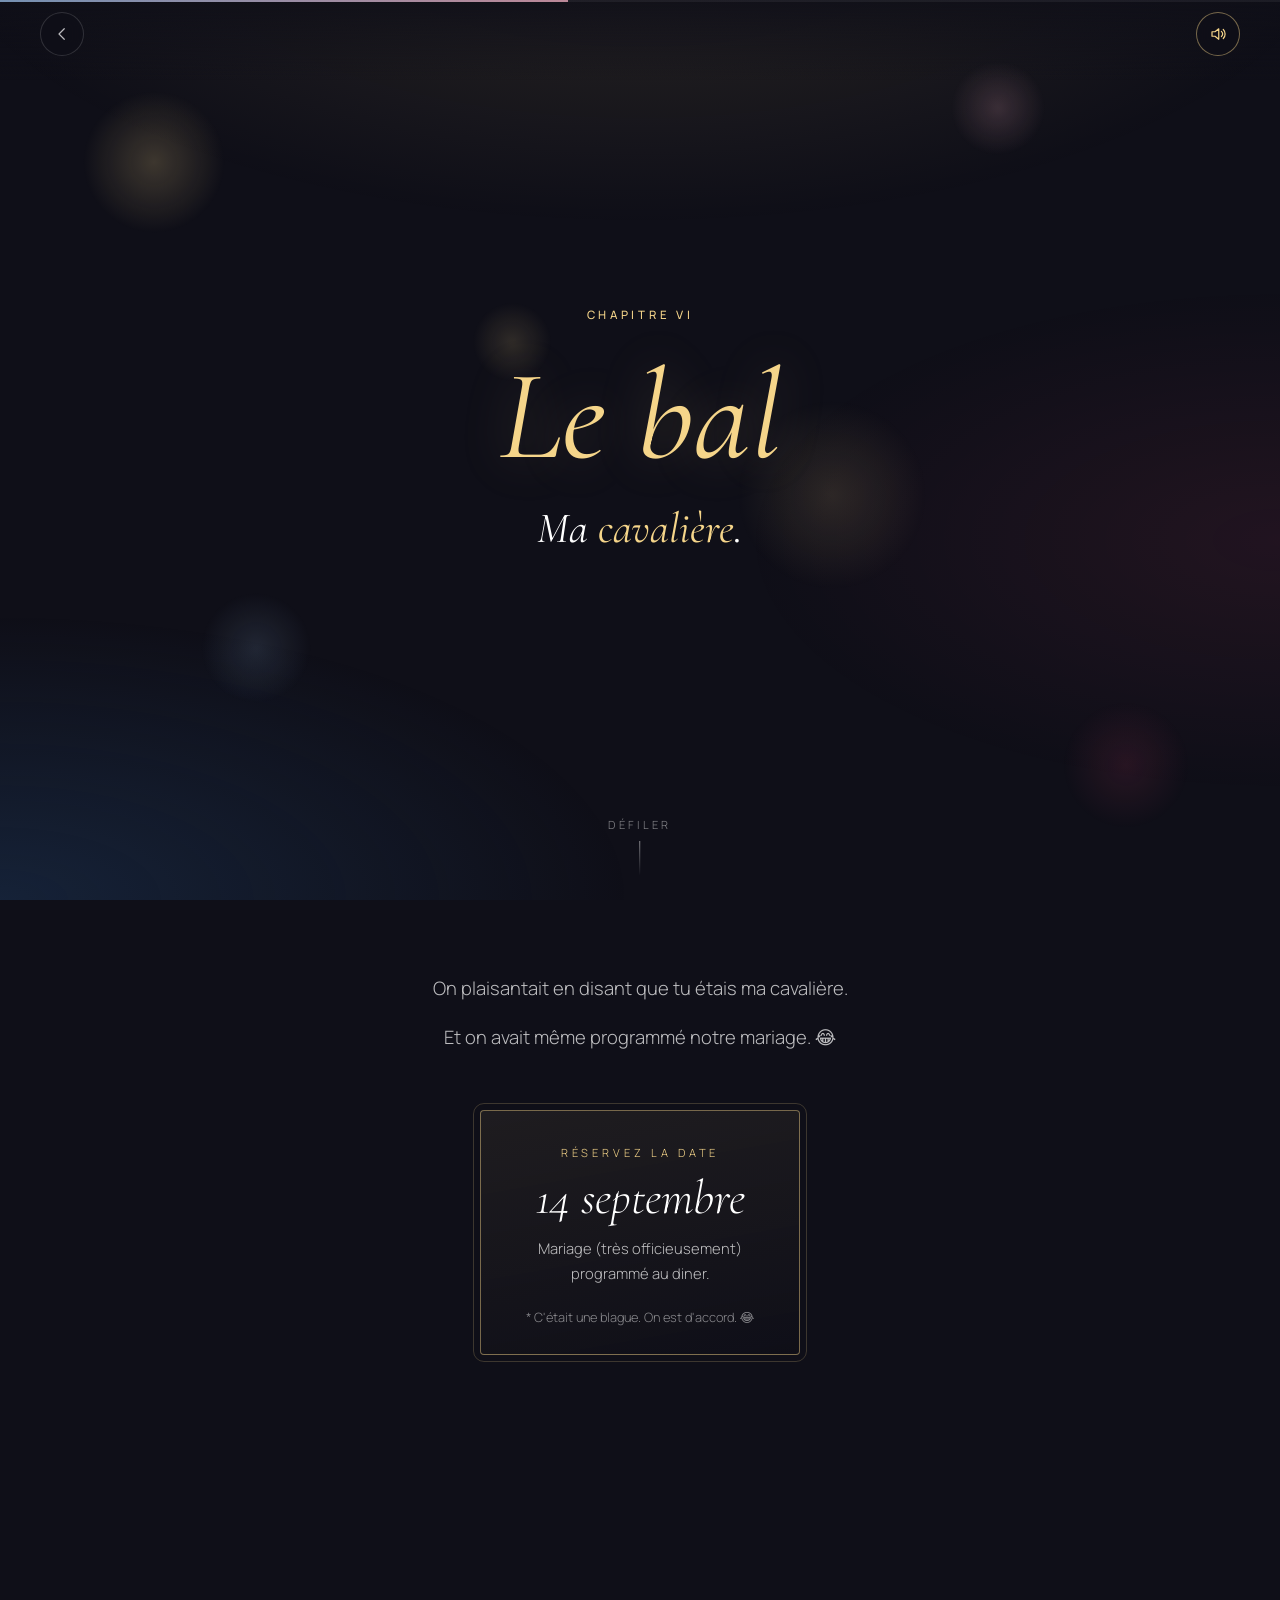
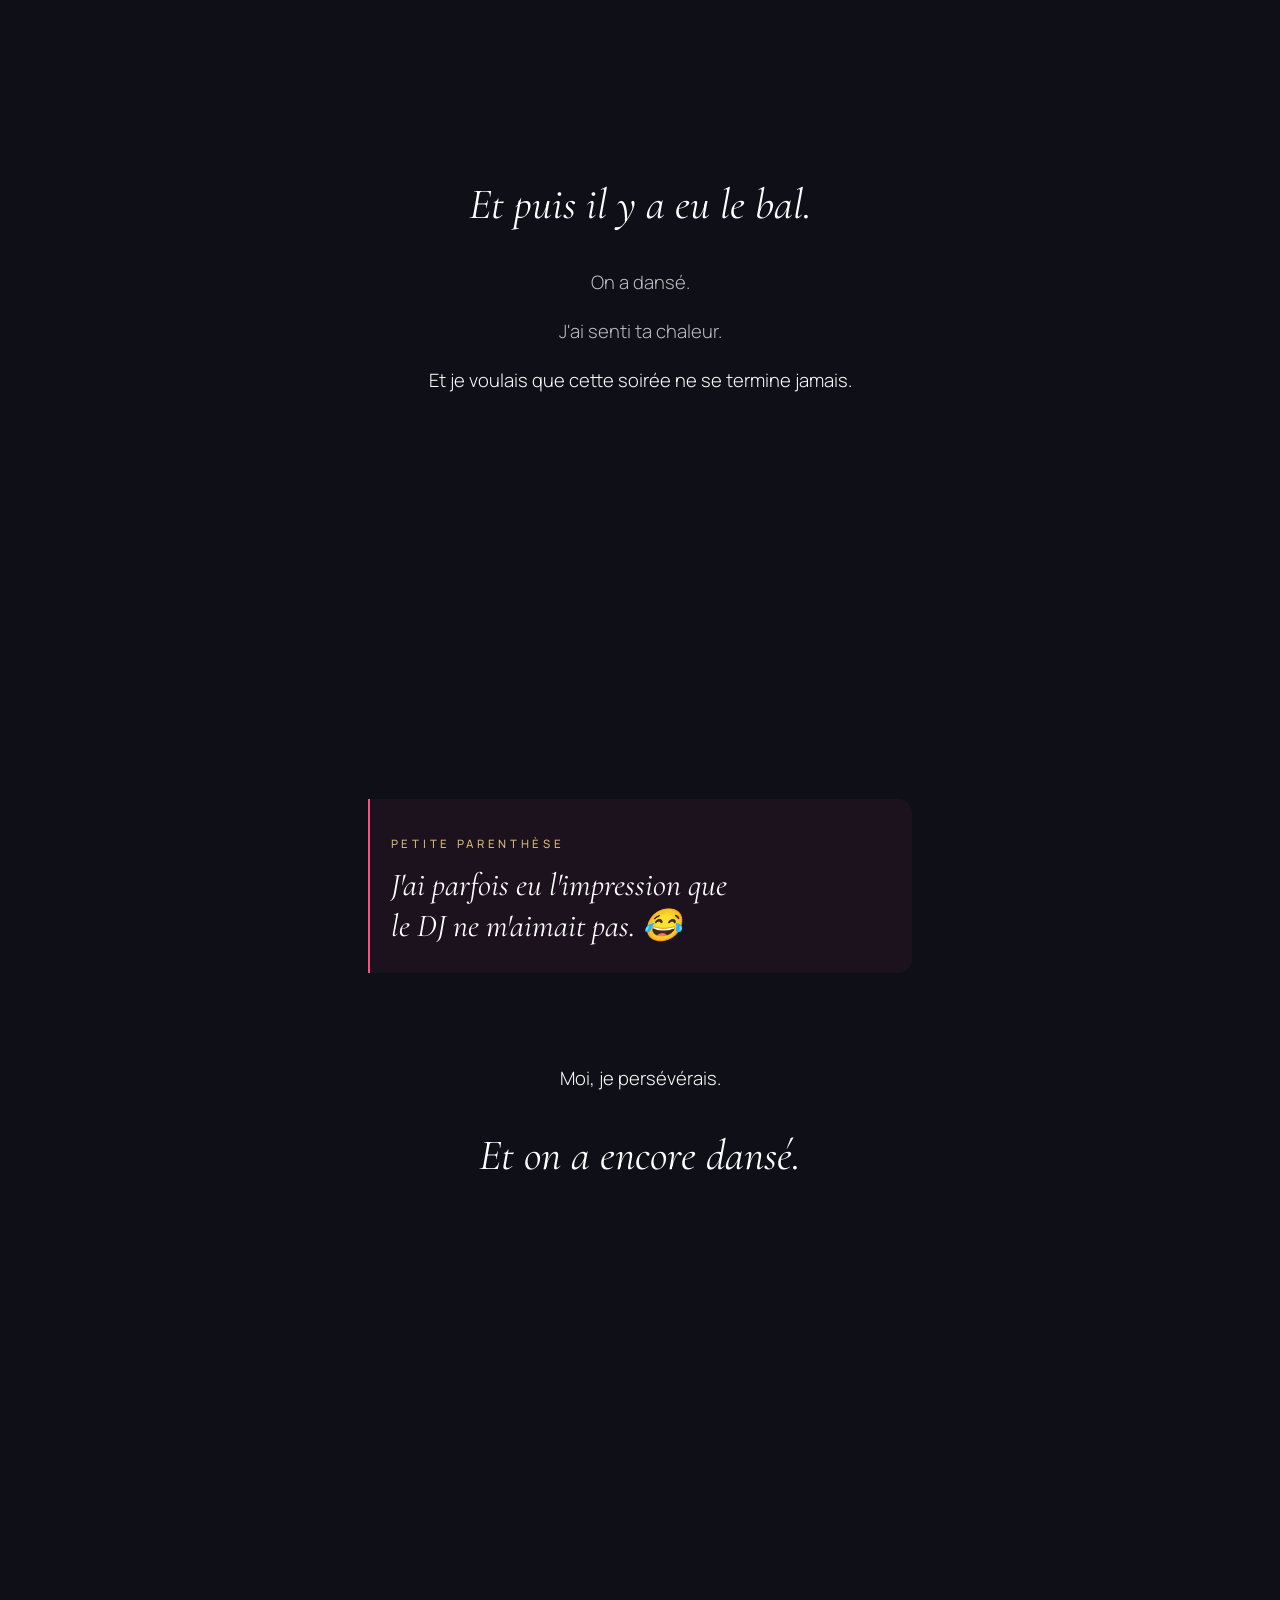
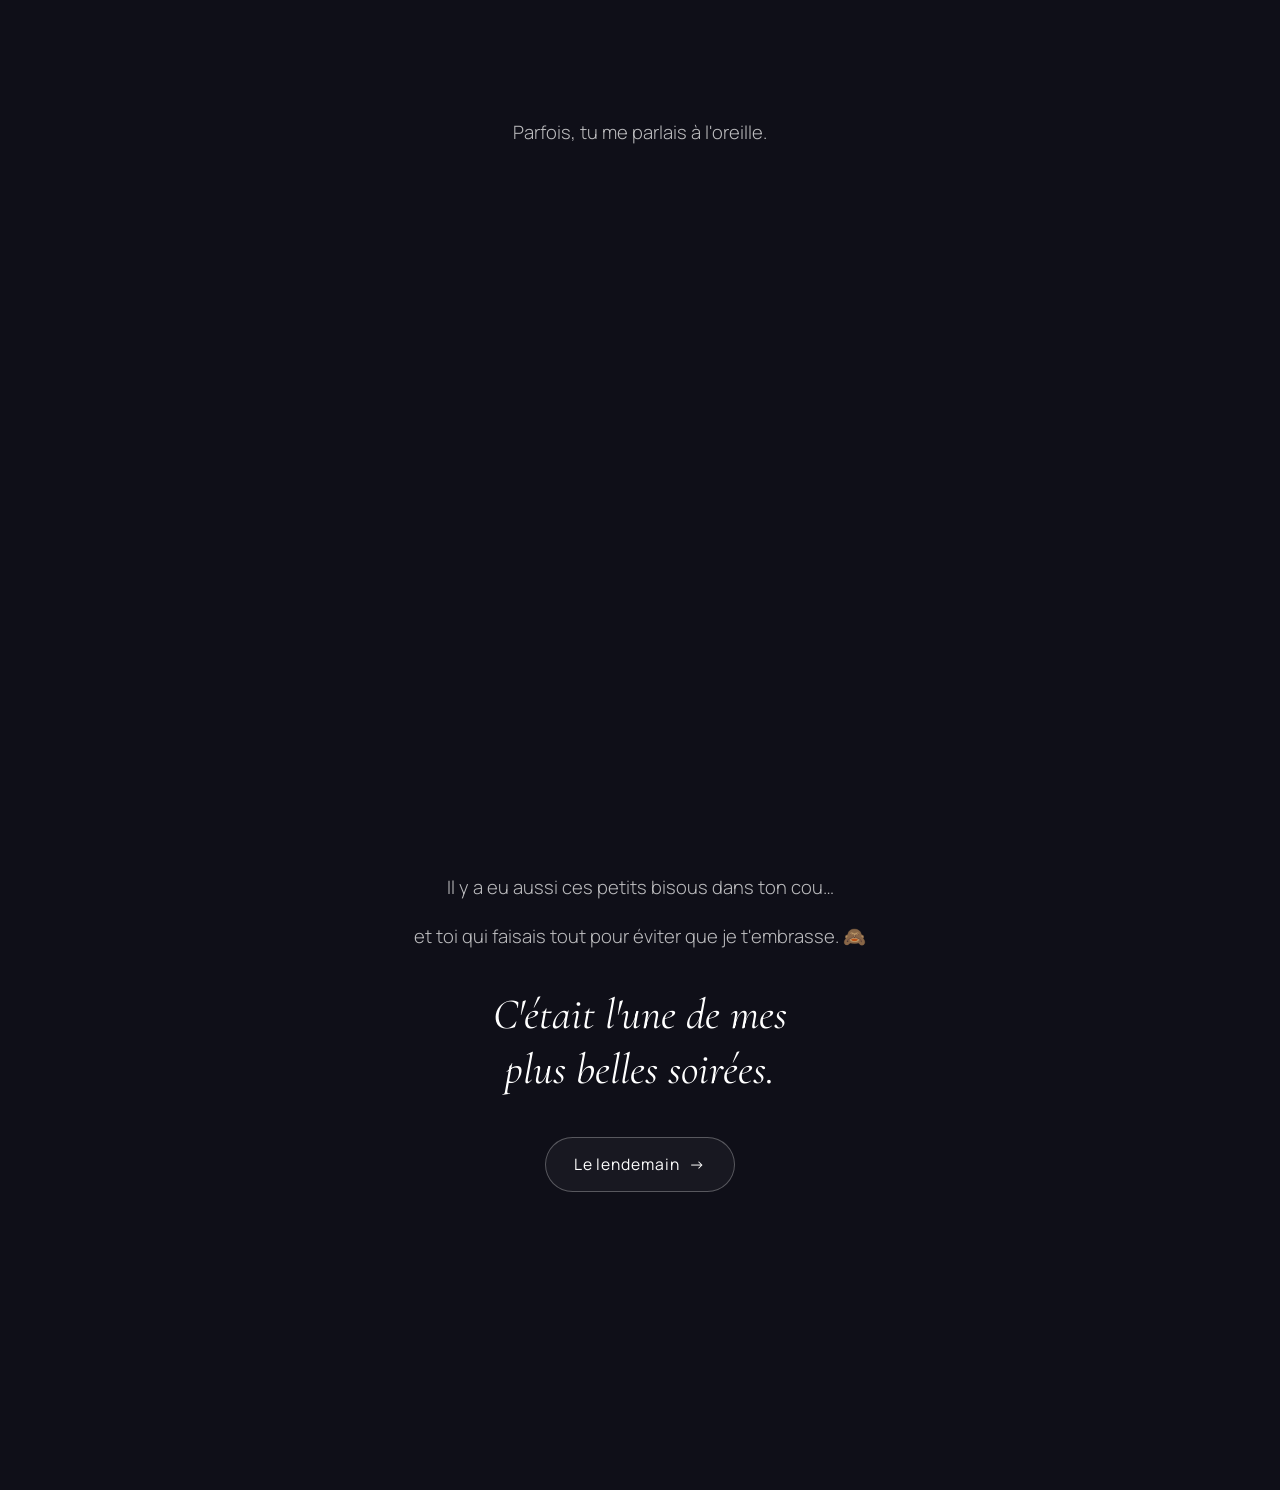
==== commit e10e972d: "mise a jour" ====
--- a/bal.html
+++ b/bal.html
@@ -127,7 +127,7 @@
           <p class="invitation__sur">Réservez la date</p>
           <p class="invitation__date">14 septembre</p>
           <p class="invitation__sous">
-            Mariage (très officieusement) programmé au dinée.
+            Mariage (très officieusement) programmé au diner.
           </p>
           <p class="invitation__note">
             * C'était une blague. On est d'accord. 😂
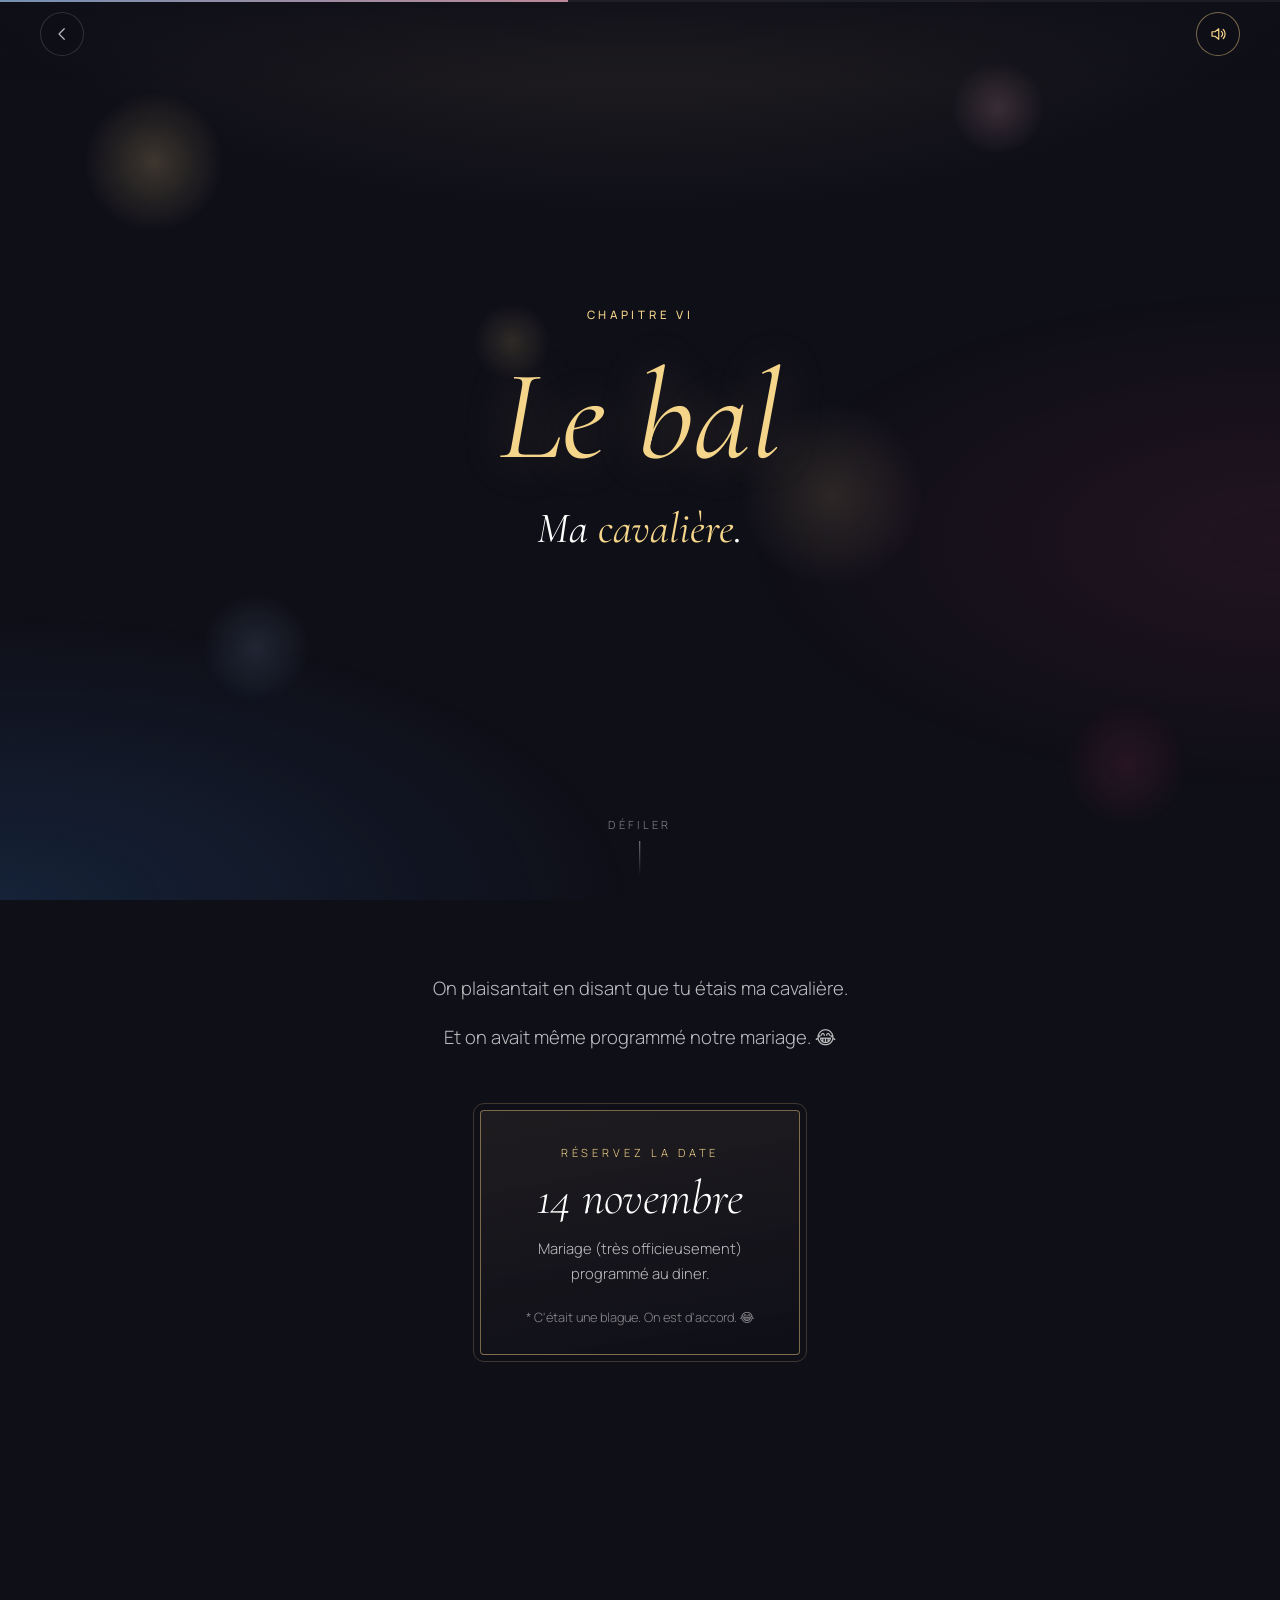
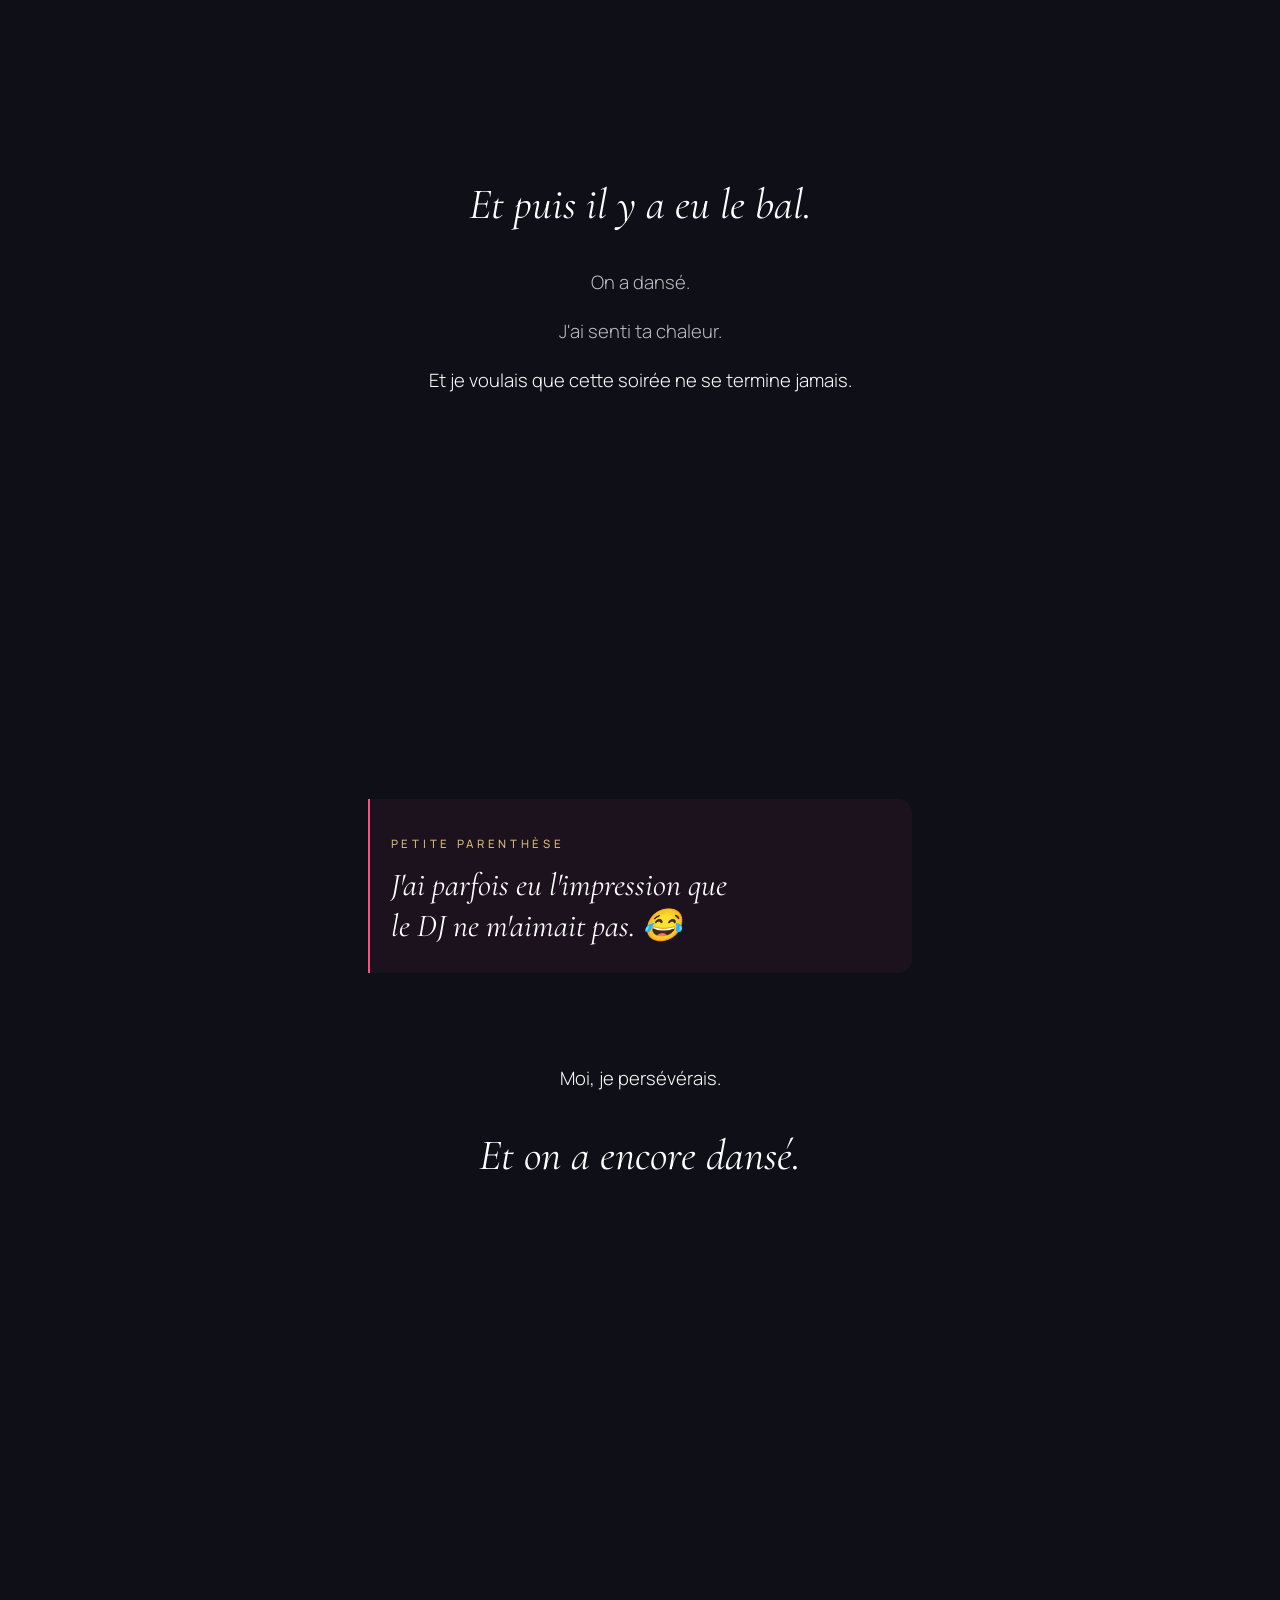
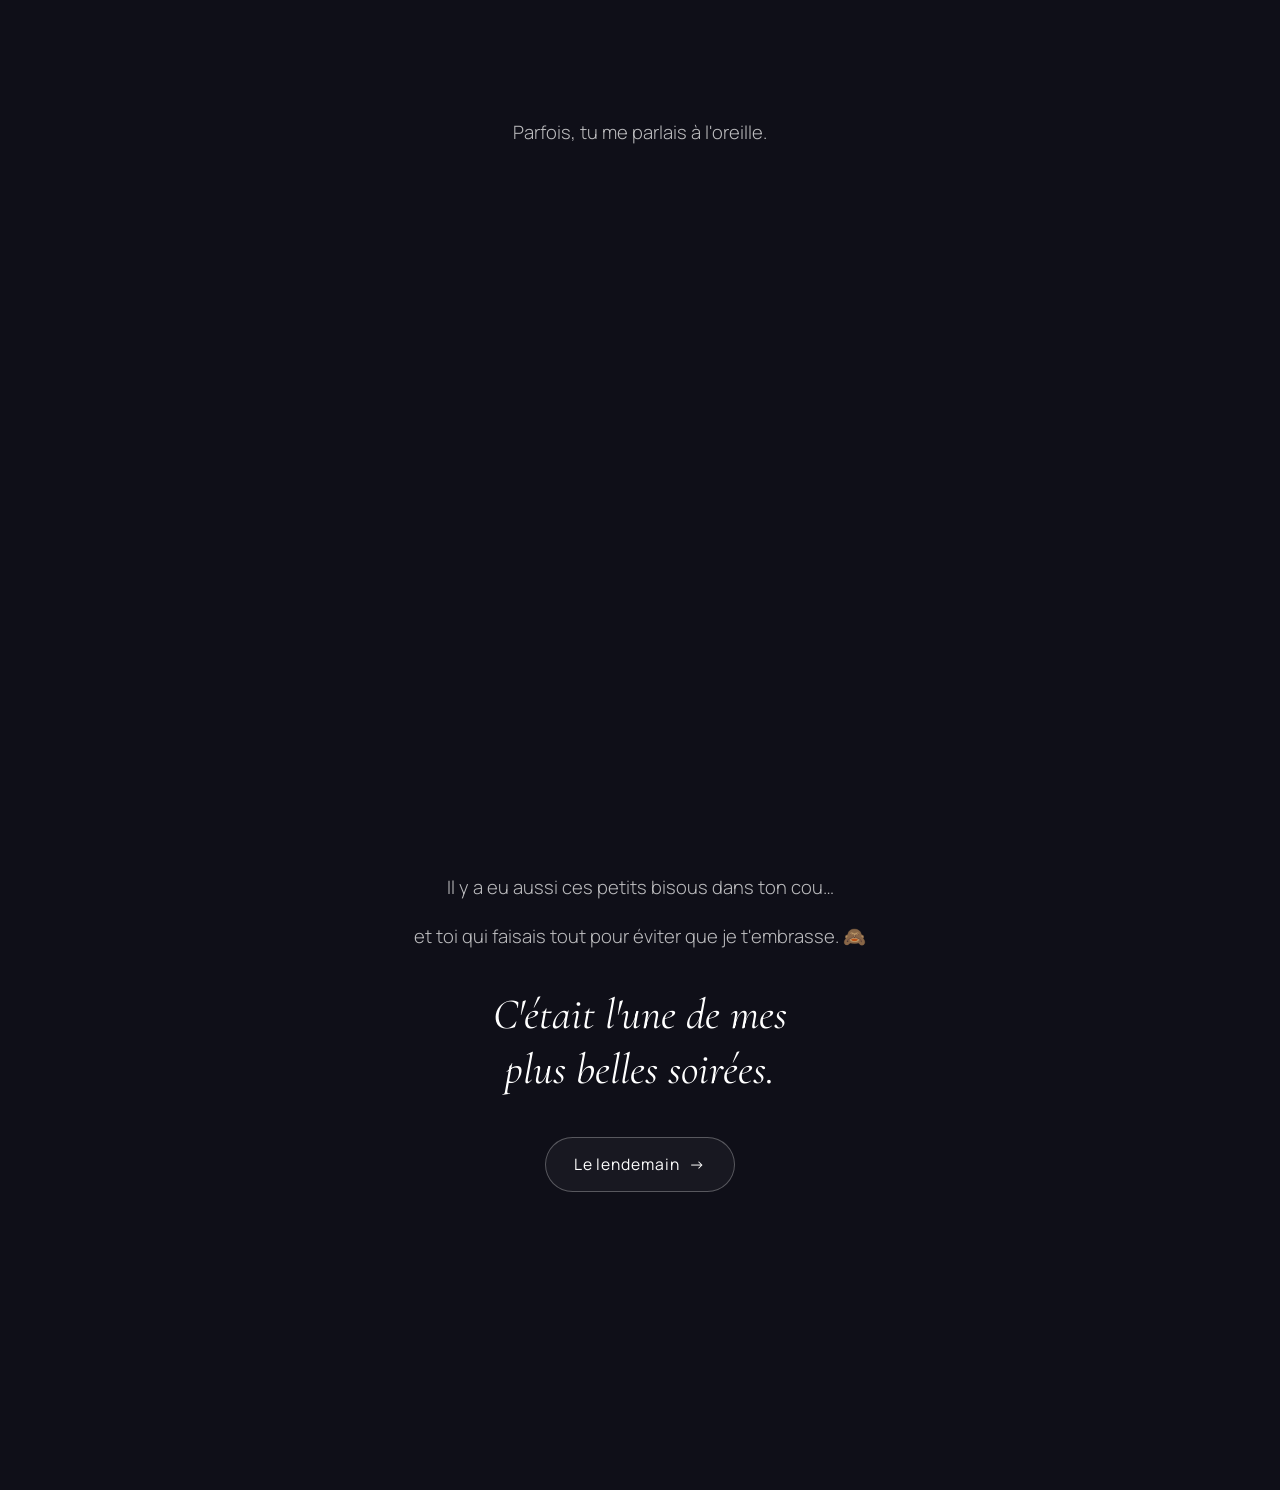
==== commit a3f7469c: "corestion de la date de amriage" ====
--- a/bal.html
+++ b/bal.html
@@ -118,14 +118,14 @@
           </p>
         </div>
 
-        <!-- La blague du 14 septembre : une fausse invitation, clairement une blague -->
+        <!-- La blague du 14 novembre : une fausse invitation, clairement une blague -->
         <aside
           class="invitation reveal"
           style="--d: 1s"
           aria-label="La blague du 14 septembre"
         >
           <p class="invitation__sur">Réservez la date</p>
-          <p class="invitation__date">14 septembre</p>
+          <p class="invitation__date">14 novembre</p>
           <p class="invitation__sous">
             Mariage (très officieusement) programmé au diner.
           </p>
